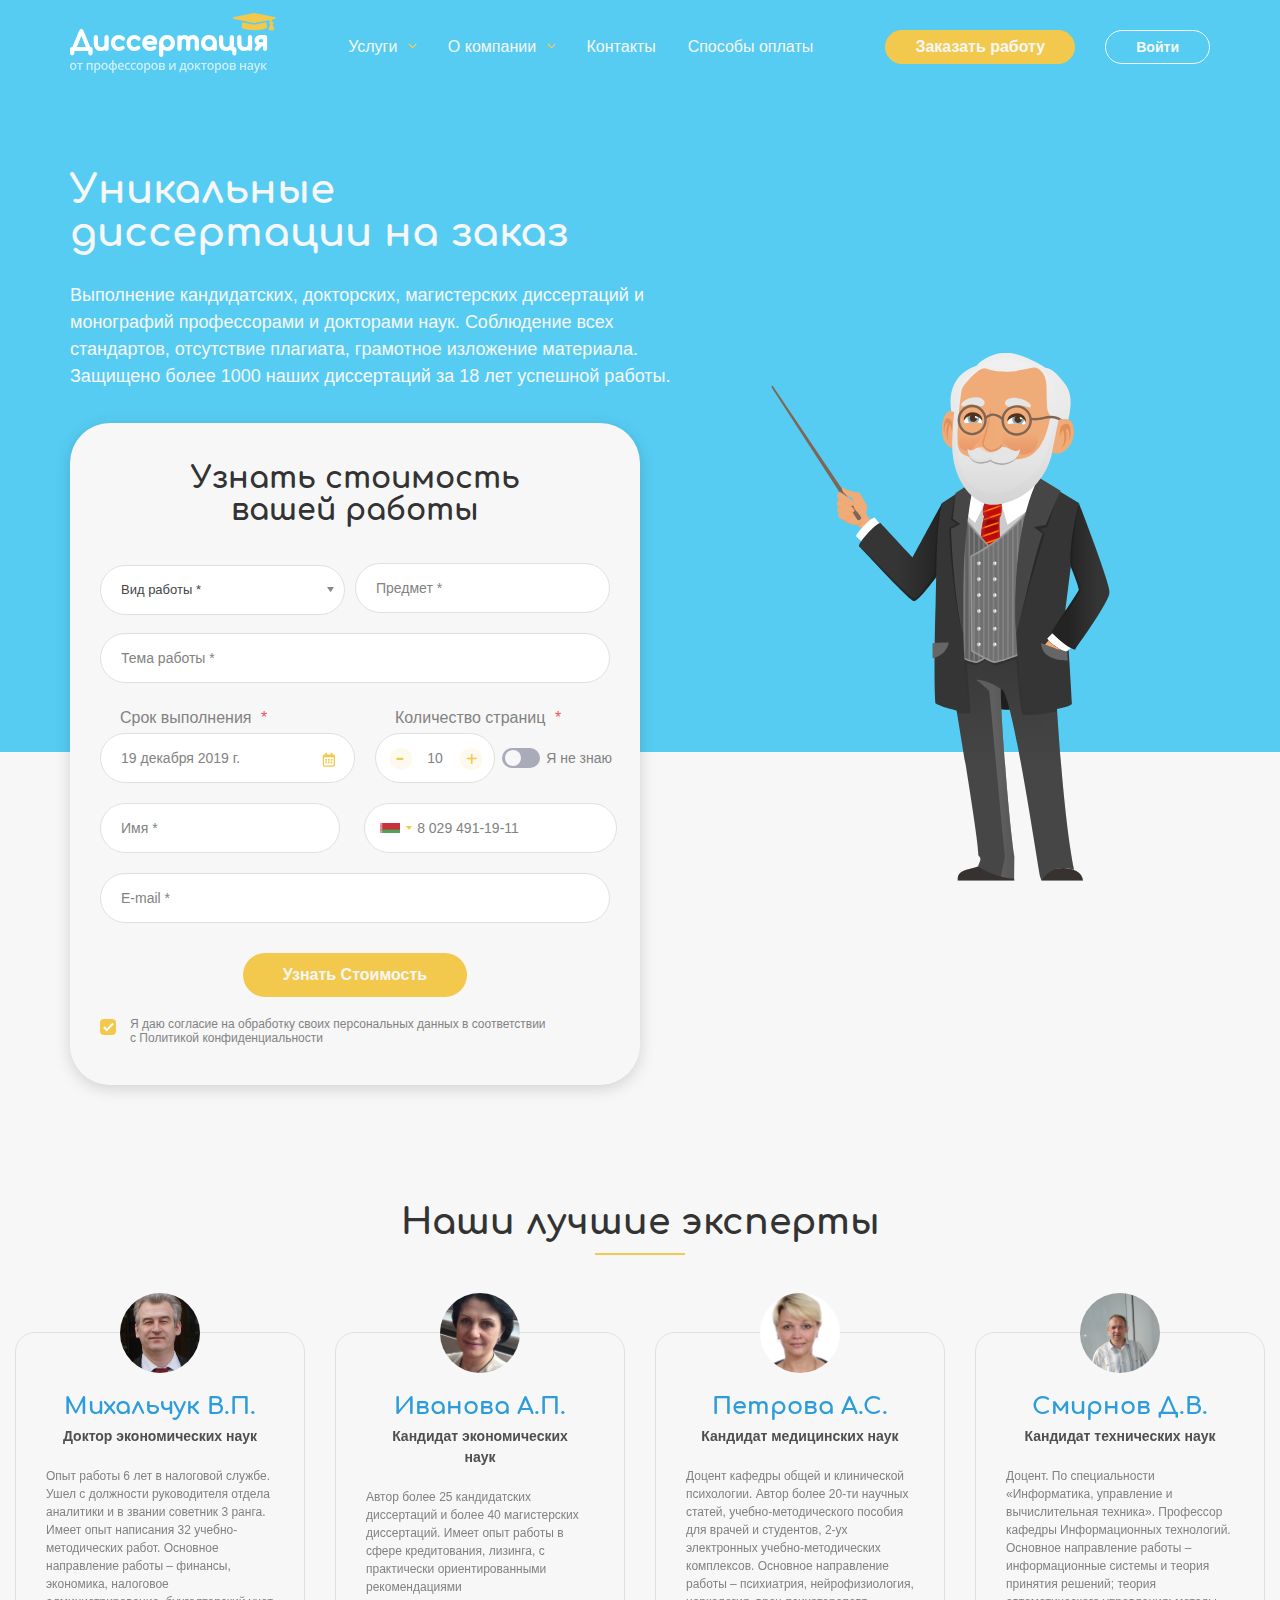
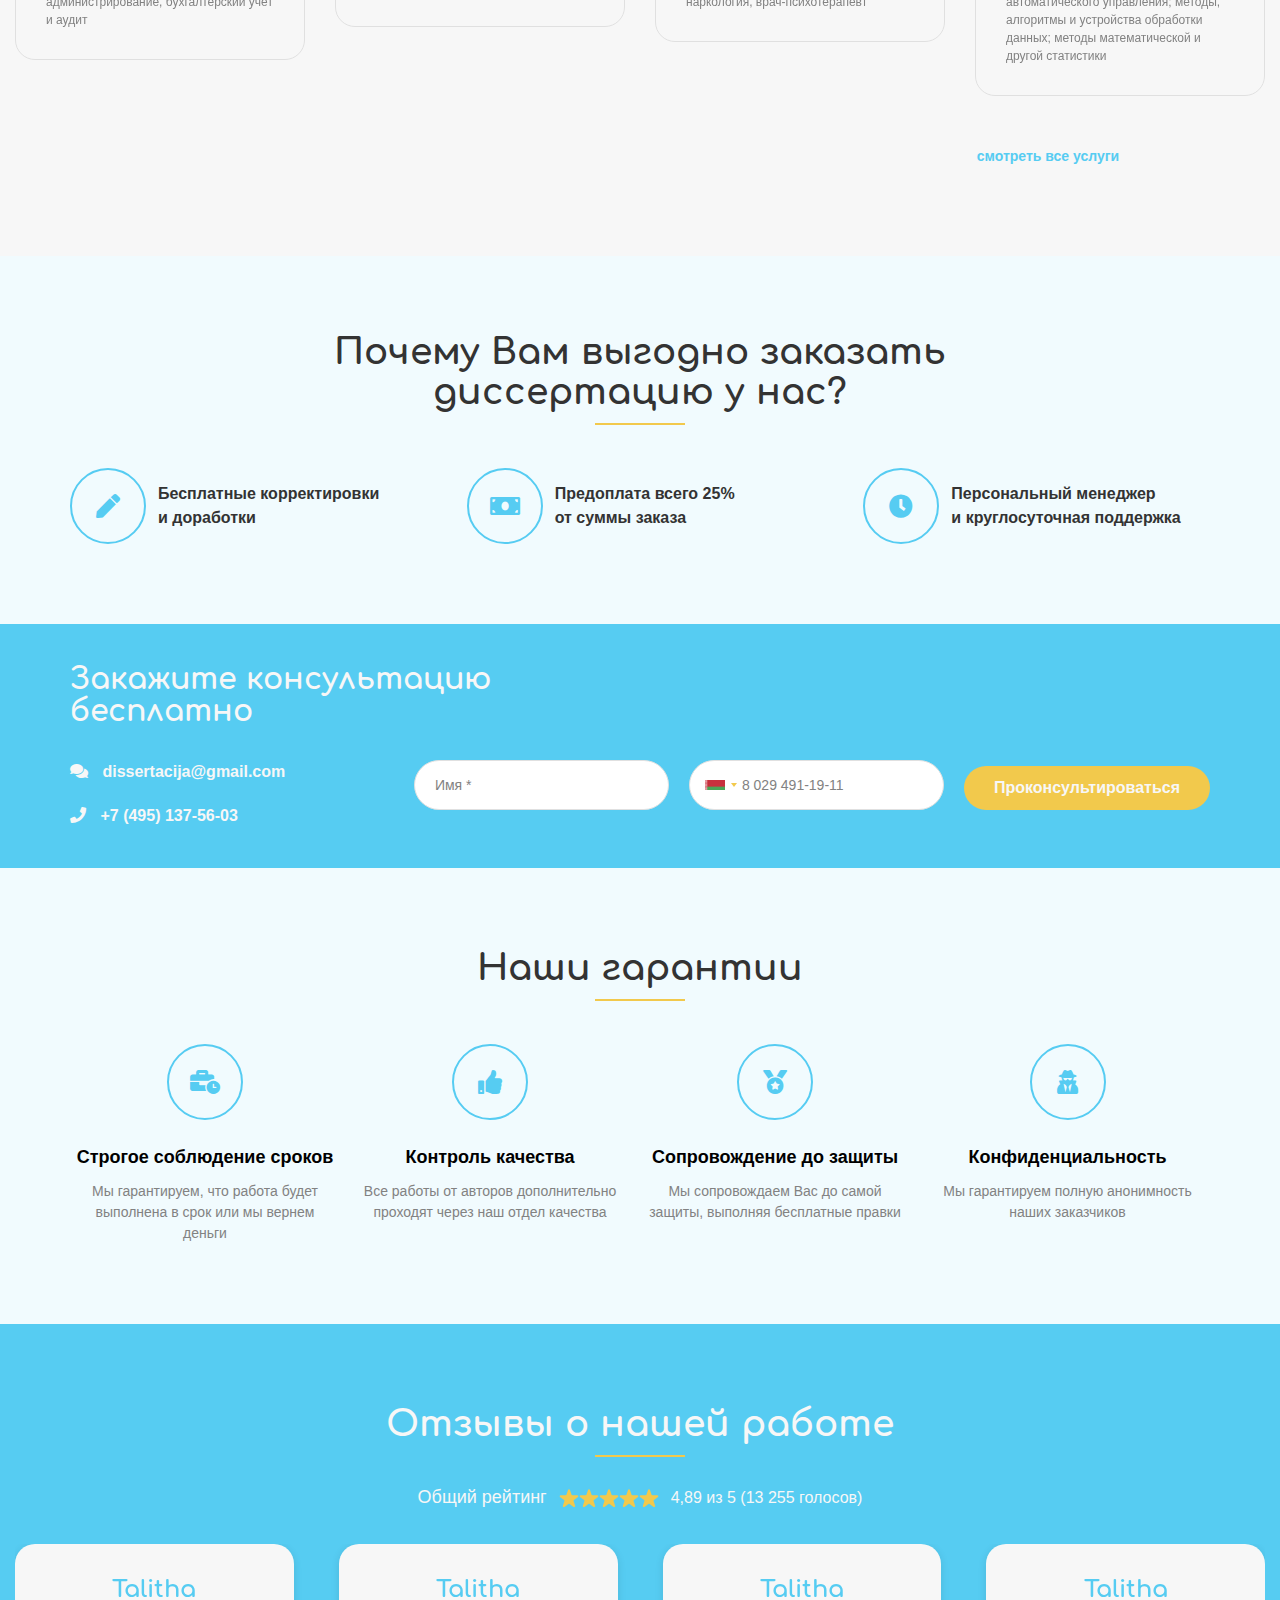
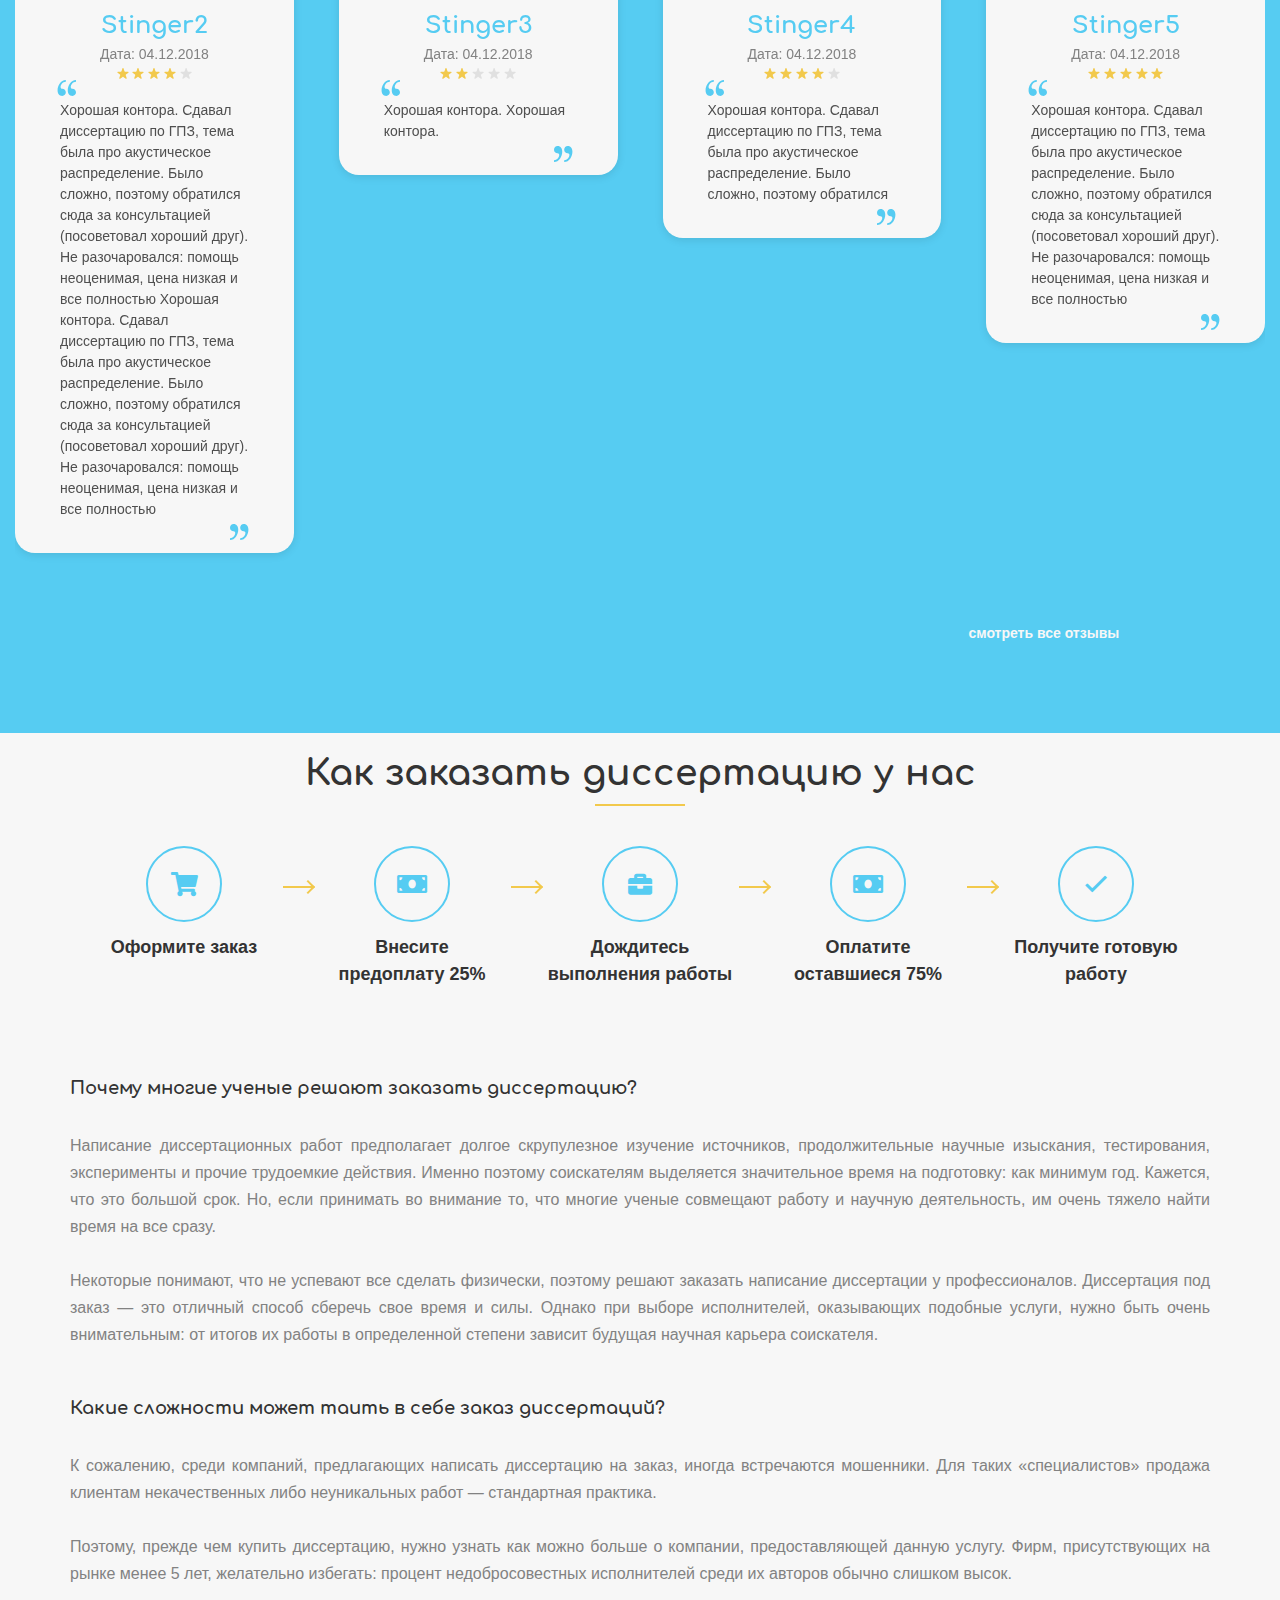
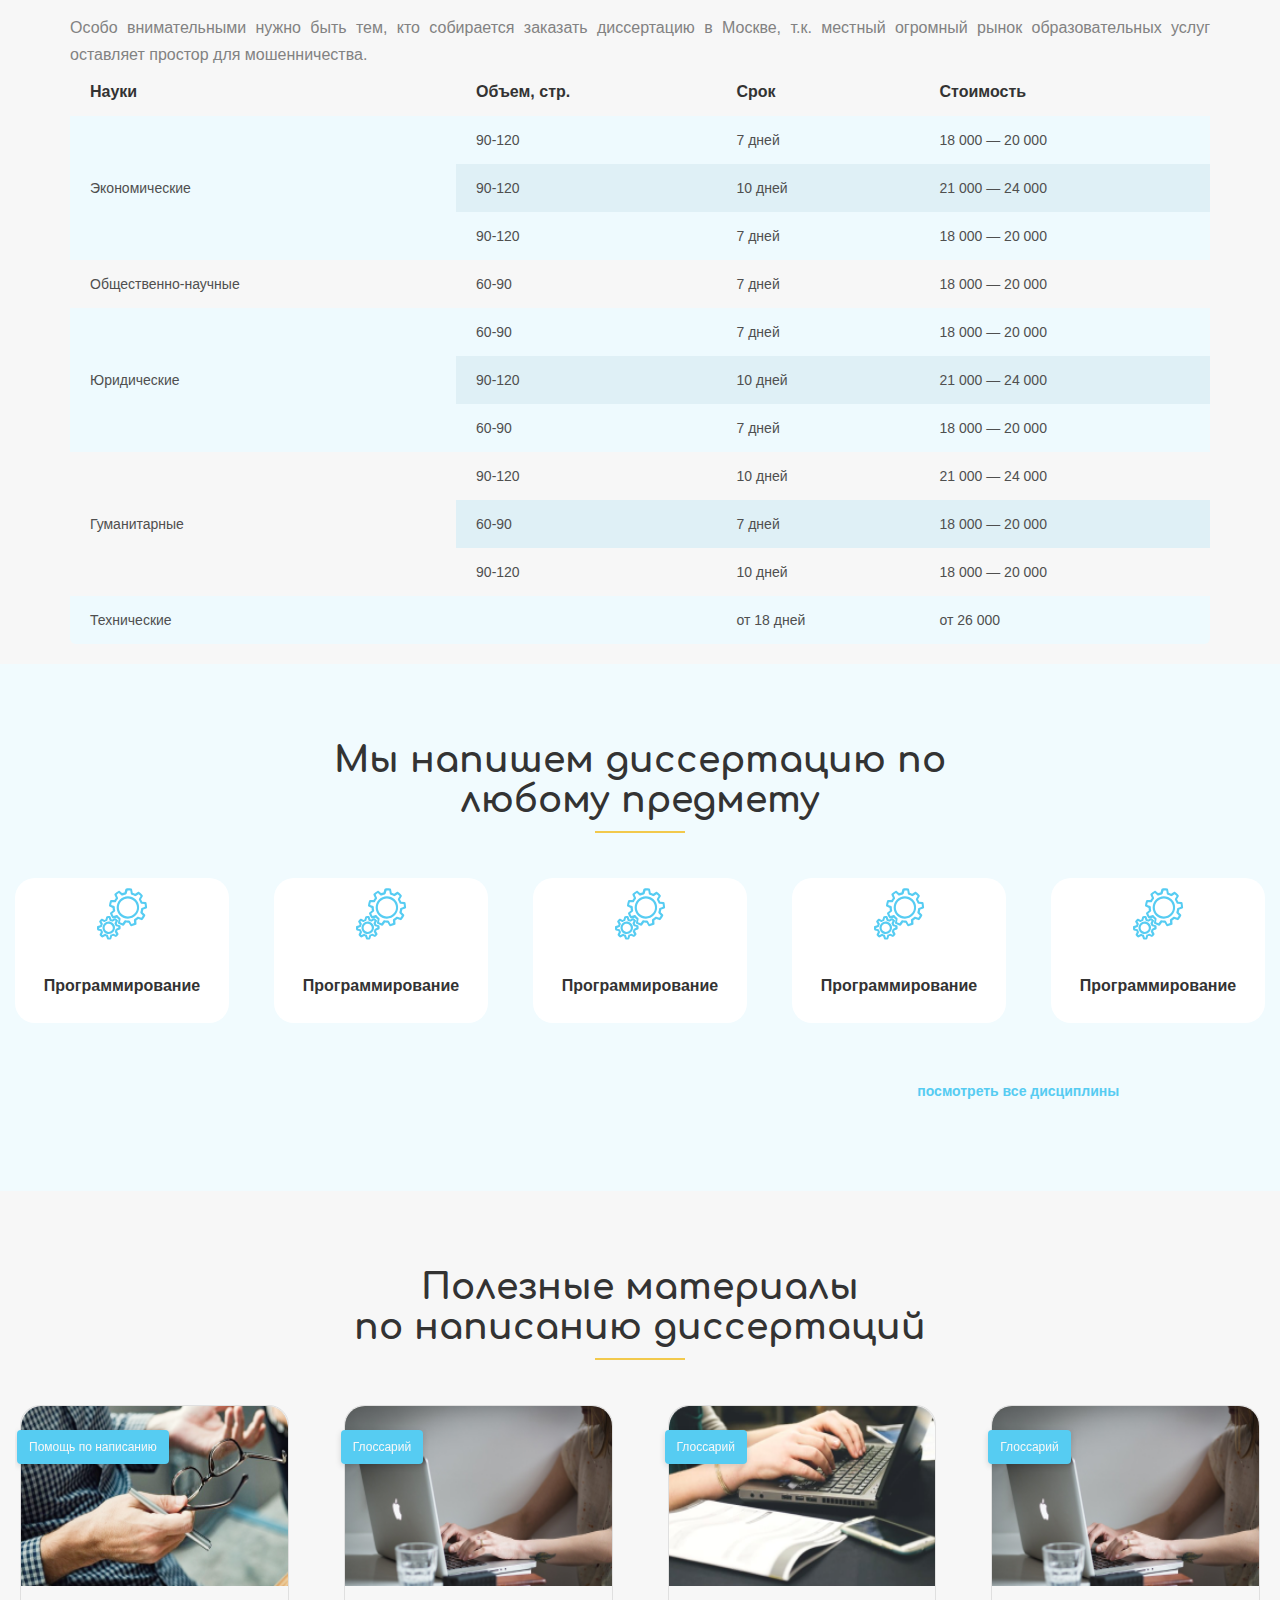
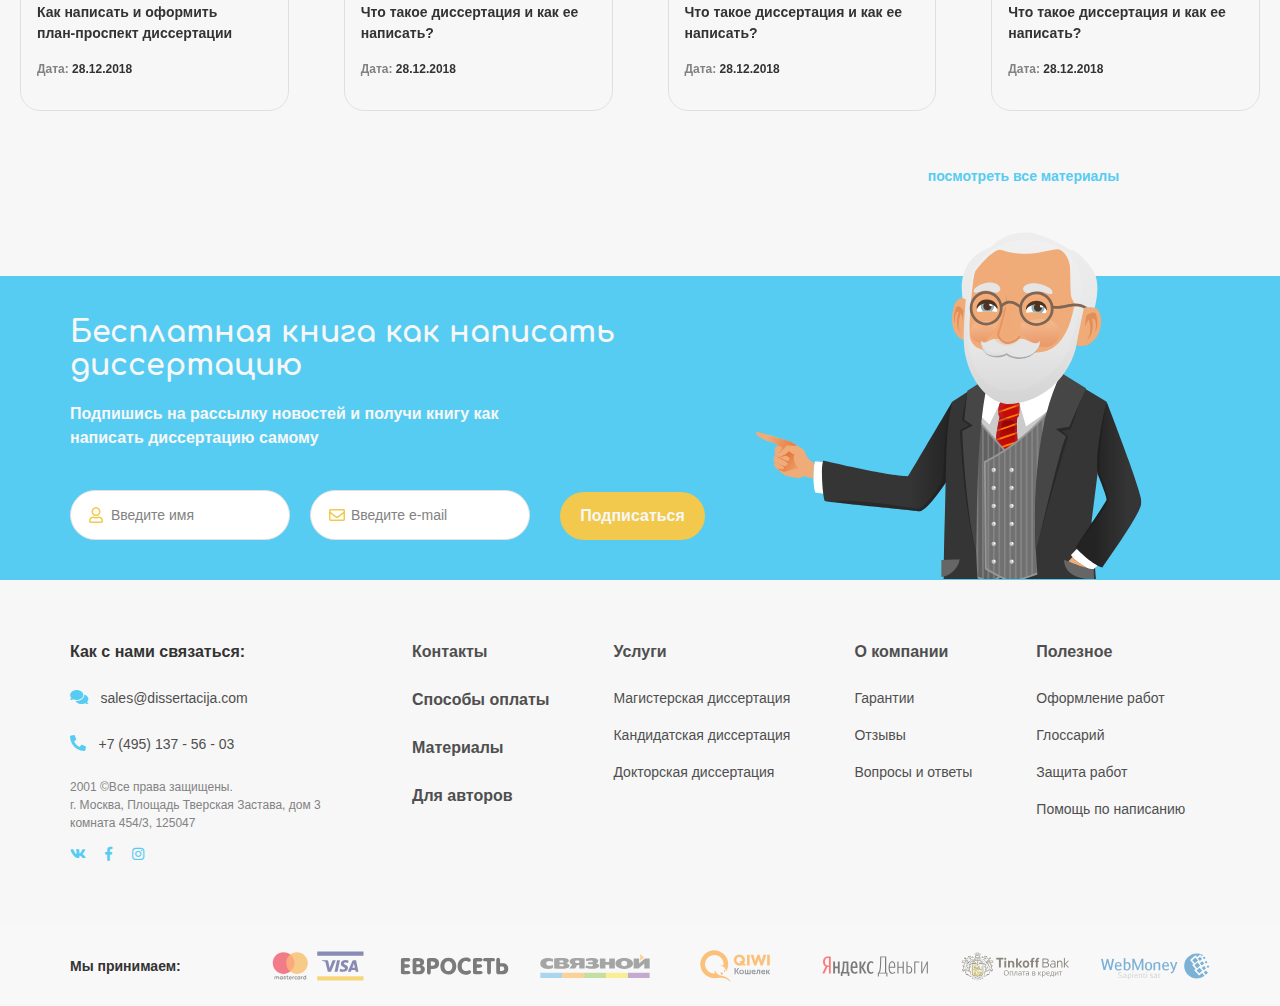
==== index.html @ fc868aa2 "123" ====
﻿<!DOCTYPE html>
<html lang="ru">
<head>
  <meta charset="UTF-8">
  <meta name="viewport" content="width=device-width, initial-scale=1.0">
  <meta http-equiv="X-UA-Compatible" content="ie=edge">
  <title>Диссертации на заказ в Москве. Заказать написание диссертаций срочно</title>
  <link rel="stylesheet" href="fontawesome-all.min.6da9b492.css">
  <link rel="stylesheet" href="chosen.2f93dc6c.css">
  <link rel="stylesheet" href="custom.59417457.css">
  
</head>
<body class="body__otherpage"></body></html>
<div class="topline">
  <div class="wrapper wrap">
    <nav class="navheader">
      <a href="/index.html" class="navheader__logo">
        <img src="logo.f1d8a4c6.svg" alt="dissertacija">
      </a>
      <ul class="navheader__list">
        <li class="dropdown"><span href="#" class="navheader__link dropdown__btn dropdown__btns">Услуги <i class="dropdown__icon icon__down fal fa-angle-down"></i></span>
          <div class="dropdown__content">
            <a href="/usluga.html" class="dropdown__link">Магистерская диссертация</a>
            <a href="#" class="dropdown__link">Кандидатская диссертация</a>
            <a href="#" class="dropdown__link">Докторская диссертация</a>
            <a href="/servises.html" class="dropdown__link">Все услуги</a>
          </div>
        </li>
        <li class="dropdown__about">
          <a href="/about.html" class="navheader__link dropdown__btn">О компании <i class="dropdown__icon dropdown__icon-n icon__down fal fa-angle-down"></i></a>
          <div class="dropdown__comp">
            <a href="#" class="dropdown__link">Гарантии</a>
            <a href="#" class="dropdown__link">Отзывы</a>
            <a href="#" class="dropdown__link">Полезное</a>
          </div>
        </li>
        <li><a href="/contacts.html" class="navheader__link">Контакты</a></li>
        <li><a href="/payments.html" class="navheader__link">Способы оплаты</a></li>
      </ul>
      <div class="navheader__buttons">
        <button type="button" class="button button_primary navheader__buttons_order">Заказать&nbsp;работу</button>
        <button type="button" class="button button_secondary navheader__buttons_enter">Войти</button>
      </div>
      <div class="nav-toggle">
        <span class="line"></span>
        <span class="line"></span>
        <span class="line"></span>
      </div>
    </nav>
  </div>
  <div class="progress"></div>
</div>
<header class="header">
  <div class="wrapper wrap">
    <div class="header__wrap">
      <h1 class="header__title">Уникальные <br>диссертации на&nbsp;заказ</h1>
      <div class="header__desc">Выполнение кандидатских, докторских, магистерских диссертаций и монографий профессорами и докторами наук. Соблюдение всех стандартов, отсутствие плагиата, грамотное изложение материала. Защищено более 1000 наших диссертаций за 18 лет успешной работы.</div>
      <div class="header__desc header__desctab">Выполнение кандидатских, докторских, магистерских диссертаций и монографий профессорами и докторами наук. Соблюдение всех стандартов, отсутствие плагиата, грамотное изложение материала.</div>
      <div class="header__desc header__descmobile">Выполнение кандидатских, докторских, магистерских диссертаций и монографий профессорами и докторами наук. </div>
      <div class="header__form">
        <form id="mainform" name="orderForm" class="headerform" action="#" method="post">
          <div class="header__form-title">Узнать стоимость вашей работы</div>
          <fieldset class="fieldset__wrap">
            <div class="wrap__flex_sb wrap__flex_sb-after">

                <select id="mainform__select2" data-placeholder=" Вид работы *" class="headerform__selectwork input__text input__gray input__hover">
                    <option value="" disabled="" selected="">Вид работы *</option>
                    <option value="Дипломная работа">Дипломная работа1</option>
                    <option value="Курсовая работа">Курсовая работа</option>
                    <option value="Контрольная работа">Контрольная работа</option>
                    <option value="Реферат">Реферат</option>
                    <option value="Отчет по практике">Отчет по практике</option>
                    <option value="Эссе">Эссе</option>
                    <option value="Бизнес-план">Бизнес-план</option>
                    <option value="Вычитка">Вычитка</option>
                  </select>
              <input id="mainform__work2" type="text" class="headerform__work input__text input__gray input__hover" placeholder="Предмет *" required="">
            </div>
            <input id="mainform__theme" type="text" class="headerform__theme input__text input__gray input__hover" placeholder="Тема работы *" required="">
          </fieldset>
          <fieldset class="fieldset__wrap">
            <div class="wrap__flex_sb">

              <div class="mainform__temsFixed">
                <label for="mainform__tems">Срок выполнения <span class="required-mark">*</span></label>
                <input id="datepicker2" maxlength="10" type="text" class="input__text input__gray input__hover input_datepick" placeholder="19 декабря 2019 г." required="" autocomplete="off">
              </div>
              <div class="mainform__reletive">
                  <label for="mainform__numberPage-form">Количество страниц <span class="required-mark">*</span></label>
                  <input id="mainform__numberPage-form" type="text" onkeyup="this.value=parseInt(this.value) | 0" maxlength="3" class="input__text input__gray input__hover input__pages-form" placeholder="10" required="" autocomplete="off">
                  <button class="mainform__btn-form mainform__btn-form-minus" onclick="event.preventDefault()"></button>
                  <button class="mainform__btn-form mainform__btn-form-plus" onclick="event.preventDefault()"></button>
                  <div class="mainform__btnBlock-form">
                      <input class="mainform__btnBlock-form-checkbox" type="checkbox" id="quantity-pages-form">
                      <label for="quantity-pages-form">Я не знаю</label>
                  </div>
              </div>
        </div></fieldset>
          <fieldset class="fieldset__wrap">
              <input id="mainform_name" type="text" class="headerform__name headerform__namefix input__text input__gray input__hover" placeholder="Имя *" required="">
              <input type="tel" id="select__flags_main" maxlength="25" class="headerform__tel input__text input__gray input__hover intl-tel-input" name="flags">
              <span id="valid-msg" class="hide"></span>
              <span id="error-msg" class="hide"></span>
            <div class="wrap__flex_sb">
              <input id="mainform__email" type="email" class="headerform__email input__text input__gray input__hover" placeholder="E-mail *" required="">
            </div>
          </fieldset>
          <input id="mainform__btn_submit" class="button button_primary headerform__btn" type="submit" value="Узнать Стоимость">
          <label class="authorform__checkbox">Я даю согласие на обработку своих персональных данных в соответствии с&nbsp;<a href="#" target="_blank">Политикой конфиденциальности</a>
            <input id="mainform__btn-checkbox" type="checkbox" checked="checked" name="terms" required="">
            <span></span>
          </label>
        </form>
      </div>
      <input id="mainform__btn_submitmobile" class="button button_primary headerform__btn headerform__btn_mobile navheader__buttons_order" type="submit" value="Заказать работу">
    </div>
    
  </div>
</header>
  <section id="our_authors" class="authors">
      <div class="wrapper">
        <h2 class="h2title authors__title">Наши лучшие эксперты</h2>
          <div id="typework_slider2" class="owl-carousel authors__slider" data-slider="typework2">
            <div class="author">
              <div class="author__photo"><img src="/1.0a3d8b9c.jpg" alt="Михальчук В. П."></div>
              <div class="author__name">Михальчук В.П.</div>
              <div class="author__prof">Доктор экономических наук</div>
              <div class="author__desc">Опыт работы 6 лет в налоговой службе. Ушел с должности руководителя отдела аналитики и в звании советник 3 ранга. Имеет опыт написания 32 учебно-методических работ. Основное направление работы – финансы, экономика, налоговое администрирование, бухгалтерский учет и аудит</div>
            </div>
            <div class="author">
              <div class="author__photo"><img src="/2.95643d66.jpg" alt="Иванов  А.П."></div>
              <div class="author__name">Ивановa  А.П.</div>
              <div class="author__prof">Кандидат экономических наук</div>
              <div class="author__desc">Автор более 25 кандидатских диссертаций и более 40 магистерских диссертаций.  Имеет опыт работы в сфере кредитования, лизинга, с практически ориентированными рекомендациями</div>
            </div>
            <div class="author">
              <div class="author__photo"><img src="/3.18c389ef.jpg" alt="Петров В. П."></div>
              <div class="author__name">Петровa А.С.</div>
              <div class="author__prof">Кандидат медицинских наук</div>
              <div class="author__desc">Доцент кафедры общей и клинической психологии. Автор более 20-ти научных статей, учебно-методического пособия для врачей и студентов, 2-ух электронных учебно-методических комплексов. Основное направление работы – психиатрия, нейрофизиология, наркология, врач-психотерапевт</div>
            </div>
            <div class="author">
              <div class="author__photo"><img src="/4.143f7784.jpg" alt="Смирнов В. П."></div>
              <div class="author__name">Смирнов Д.В.</div>
              <div class="author__prof">Кандидат технических наук</div>
              <div class="author__desc">Доцент. По специальности «Информатика, управление и вычислительная техника». Профессор кафедры Информационных технологий. Основное направление работы – информационные системы и теория принятия решений; теория автоматического управления; методы, алгоритмы и устройства обработки данных; методы математической и другой статистики</div>
            </div>
            <div class="author">
              <div class="author__photo"><img src="/5.8a4d99d0.jpg" alt="Попов В. П."></div>
              <div class="author__name">Попов П.П.</div>
              <div class="author__prof">Кандидат педагогических наук</div>
              <div class="author__desc">Доцент кафедры информационных технологий. Основное направление работы – методика преподавания физико-математических дисциплин; высшая математика; математические методы в лингвистике; эконометрика и экономико-математические методы и модели</div>
            </div>
            <div class="author">
              <div class="author__photo"><img src="/6.1ccea91c.jpg" alt="Морозов В. П."></div>
              <div class="author__name">Морозов С.С.</div>
              <div class="author__prof">Кандидат биологических наук</div>
              <div class="author__desc">Доцент кафедры Экологии. Стаж научно-педагогической работы – 14 лет. Стаж научной работы – более 25 лет. Основное направление работы – биология и медицинская биология; проблемы биомедицинской этики; проблемы общественного здравоохранения; </div>
            </div>
            <div class="author">
                <div class="author__photo"><img src="/7.0cc7bd7e.jpg" alt="Соловьев В. П."></div>
                <div class="author__name">Соловьев П.Г.</div>
                <div class="author__prof">Кандидат биологических наук</div>
                <div class="author__desc">Доцент кафедры экологии. Автор более 60 научных работ. Основное направление работы – формирование экологической культуры; физиология и экология растений и человека; информационная и экологическая безопасность; безопасность жизнедеятельности человека</div>
              </div>
              <div class="author">
                <div class="author__photo"><img src="/8.64a3b6e7.jpg" alt="Богданов  А.П."></div>
                <div class="author__name">Богданов  С.Ф.</div>
                <div class="author__prof">Кандидат географических наук</div>
                <div class="author__desc">Доцент. Автор более 140 научных и учебно-методических работ, в том числе 4 монографии и 10 учебно-методических пособий.  Основное направление работы – географические информационные системы (ГИС); физическая география; геоморфология; геология; почвоведение и земельные ресурсы</div>
              </div>
              <div class="author">
                <div class="author__photo"><img src="/9.deff0071.jpg" alt="Баранов В. П."></div>
                <div class="author__name">Баранов А.С.</div>
                <div class="author__prof">Кандидат педагогических наук</div>
                <div class="author__desc">Основное направление работы – методика обучения иностранным языкам; дискурсный подход в обучении иностранным языкам; обучение письменному иноязычному дискурсу студентов-журналистов</div>
              </div>
              <div class="author">
                <div class="author__photo"><img src="/10.bf952fb3.jpg" alt="Тарасов В. П."></div>
                <div class="author__name">Тарасова Д.В.</div>
                <div class="author__prof">Доктор исторических наук</div>
                <div class="author__desc">Профессор. Автор более 145 научных работ. Осуществляет научное руководство магистерскими и кандидатскими диссертациями, подготовил 9 кандидатов наук и свыше 40 магистров исторических наук. Основное направление работ – историография, источники и методы исследования; экономическая история; социальная история; история Росси и зарубежных стран</div>
              </div>
              <div class="author">
                <div class="author__photo"><img src="/11.1cb73f74.jpg" alt="Куликов В. П."></div>
                <div class="author__name">Куликова Е.К.</div>
                <div class="author__prof">Кандидат экономических наук</div>
                <div class="author__desc">Доцент кафедры аналитической экономики и эконометрики. Автор более 80 научных трудов. Основное направление работ – экономический рост, конкурентоспособность стран, внешнеэкономическая деятельность, экономическая деятельность таможенных органов</div>
              </div>
              <div class="author">
                <div class="author__photo"><img src="/12.7557fe24.jpg" alt="Гусев В. П."></div>
                <div class="author__name">Гусев А.А.</div>
                <div class="author__prof">Кандидат юридических наук</div>
                <div class="author__desc">Доцент кафедры государственного управления. Автор более 50 научных работ. Основное направление работы – административное право, лицензирование в механизме правового регулирования</div>
              </div>
              <div class="author">
                  <div class="author__photo"><img src="/21.0679dc8d.jpg" alt="Соболевская И.В."></div>
                  <div class="author__name">Соболевская И.В.</div>
                  <div class="author__prof">Доктор юридических наук</div>
                  <div class="author__desc">Профессор кафедры Экологического и аграрного права. Автор более 100 научных работ в области управления и охраны окружающей среды, правового моделирования. Подготовил 4-ех докторов юридических наук и 6 кандидатов наук. Основное направление работы – экологическое право, международно-правовая охрана окружающей среды и права человека, основы юридической практики</div>
                </div>
                <div class="author">
                  <div class="author__photo"><img src="/14.3a118a33.jpg" alt="Захаров  А.П."></div>
                  <div class="author__name">Захаров  С.П.</div>
                  <div class="author__prof">Кандидат юридических наук</div>
                  <div class="author__desc">Опубликовано свыше 40 научных трудов. Основное направление работы – уголовно-исполнительное право, преступления против конституционных прав и свобод человека, криминология, уголовно-правовая политика и проблемы реализации мер уголовной ответственности</div>
                </div>
                <div class="author">
                  <div class="author__photo"><img src="/15.7ff16b10.jpg" alt="Блинов В. П."></div>
                  <div class="author__name">Блинов Д.Д.</div>
                  <div class="author__prof">Доктор химических наук</div>
                  <div class="author__desc">Профессор. Автор 6 учебных пособий и 4 электронных учебников, более 60 научных публикаций. Основное направление работы – химия, неорганическая химия, супрамолекулярная химия, химия молекулярно-организованных систем, прикладная фотохимия, химия наноструктурированных систем</div>
                </div>
                <div class="author">
                  <div class="author__photo"><img src="/13.d46e9236.jpg" alt="Андреева В.П."></div>
                  <div class="author__name">Андреева В.П.</div>
                  <div class="author__prof">Кандидат химических наук</div>
                  <div class="author__desc">Профессор кафедры физической химии. Автор более 50 научных работ. Основное направление работы – высокомолекулярные соединения, коллоидная химия, ядерная инженерия и радиологическая защита</div>
                </div>
                <div class="author">
                  <div class="author__photo"><img src="/22.f53663e3.jpg" alt="Шишлов А.С."></div>
                  <div class="author__name">Шишлов А.С.</div>
                  <div class="author__prof">Кандидат физико-математических наук</div>
                  <div class="author__desc">Основное направление работы – радиофизика, материалы электронной техники, лазерные технологии, микро- и наноэлектроника, компьютерные технологии</div>
                </div>
                <div class="author">
                  <div class="author__photo"><img src="/17.7d58c3cd.jpg" alt="Лукин В. П."></div>
                  <div class="author__name">Лукин Н.М.</div>
                  <div class="author__prof">Кандидат психологических наук</div>
                  <div class="author__desc">Автор более 120 научных работ. Основное направление работы – психология личности, психологические аспекты маркетинга, социальное восприятие и социальное познание, практическая психология в бизнесе</div>
                </div>
                <div class="author">
                    <div class="author__photo"><img src="/19.3aedb2ab.jpg" alt="Наумов В. П."></div>
                    <div class="author__name">Наумов Г.Г.</div>
                    <div class="author__prof">Доктор физико-математических наук</div>
                    <div class="author__desc">Автор более 180 научных публикаций, среди которых имеются 4 монографии, 65 статей, 2 авторских свидетельств на изобретение и 1 патент. Основное направление работы – спектрально-структурный анализ металлокомплексов, системы контроля функциональных свойств закалочных сред, метрология и стандартизация</div>
                  </div>
                  <div class="author">
                    <div class="author__photo"><img src="/23.1e84847e.jpg" alt="Рогов  А.П."></div>
                    <div class="author__name">Сухоцкая И.Ф.</div>
                    <div class="author__prof">Доктор философских наук</div>
                    <div class="author__desc">Автор более 240 научных работ, многие из которых опубликованы в России, Украине, Германии, Болгарии, Польше и в других странах. Подготовил 3 доктора и более 20 кандидатов философских наук. Основное направление работы – философия и методология науки, теория диалектики, основы современной эпистемологии, теория познания, экология и культура</div>
                  </div>
          </div>
        <a href="/servises.html" class="link__all">смотреть все услуги</a>
      </div>
    </section>
<section id="our_reasons" class="reasons">
    <div class="wrapper wrap">
      <h2 class="h2title reasons__title">Почему Вам выгодно заказать диссертацию&nbsp;у&nbsp;нас?</h2>
      <div class="reasons__list">
        <div class="reason rework">
          <i class="reason__ico fas fa-pen"></i>
          <span class="reason__text">Бесплатные корректировки и&nbsp;доработки</span>
        </div>
        <div class="reason prepay">
          <i class="reason__ico fas fa-money-bill"></i>
          <span class="reason__text">Предоплата всего 25% от&nbsp;суммы заказа</span>
        </div>
        <div class="reason personal">
          <i class="reason__ico fas fa-clock"></i>
          <span class="reason__text">Персональный менеджер и&nbsp;круглосуточная поддержка</span>
        </div>
      </div>
    </div>
  </section>
<section id="order_advice" class="consultation">
    <div class="wrapper wrap">
      <h2 class="h2title consultation__title">Закажите консультацию бесплатно</h2>
      <div class="consultation__wrap">
        <div class="consultation__contacts">
          <p class="consultation__email">
            <i class="fas fa-comments"></i>
            <a href="mailto:dissertacija@gmail.com">dissertacija@gmail.com</a>
          </p>
          <p class="consultation__tel">
            <i class="fas fa-phone"></i>
            <a href="tel:+74951375603">+7 (495) 137-56-03</a>
          </p>
        </div>
        <div class="consultation__form">
          <form action="#" method="post" name="orderAdvice">
            <fieldset class="fieldset__wrap">
              <!-- <label for="consultation__name">Имя1 <span class="required-mark">*</span></label> -->
              <input id="consultation__name" type="text" class="consultation__formname input__text input__gray input__hover input__hoveryellow" placeholder="Имя *" required="">
            </fieldset>
            <fieldset class="fieldset__wrap">
              <!-- <label for="consultation__tel">Телефон <span class="required-mark">*</span></label> -->
                <input id="consultation__tel" class="consultation__formtel input__text input__gray input__hover input__hoveryellow intl-tel-input" type="tel" maxlength="25" name="flags" required="">
                  <span id="valid-msg" class="hide"></span>
                  <span id="error-msg" class="hide"></span> 
            </fieldset>
            <input id="consultation__submit" class="button button_primary consultation__formbtn" type="submit" value="Проконсультироваться">
          </form>
        </div>
      </div>
    </div>
  </section>
<!-- <include src="components/typeswork.html"></include> -->
<section id="our_warranty" class="warranties">
    <div class="wrapper wrap">
      <h2 class="h2title warranties__title">Наши гарантии</h2>
      <div class="reasons__list warranties__list">
        <div class="reason warranty warr_term">
          <i class="reason__ico warranty__ico fas fa-business-time"></i>
          <span class="warranty__text">Строгое соблюдение сроков</span>
          <span class="warranty__desc">Мы гарантируем, что работа будет выполнена в срок или мы вернем деньги</span>
        </div>
        <div class="reason warranty warr_quality">
          <i class="reason__ico warranty__ico fas fa-thumbs-up"></i>
          <span class="warranty__text">Контроль качества</span>
          <span class="warranty__desc">Все работы от авторов дополнительно проходят через наш отдел качества</span>
        </div>
        <div class="reason warranty warr_escort">
          <i class="reason__ico warranty__ico fas fa-medal"></i>
          <span class="warranty__text">Сопровождение до защиты</span>
          <span class="warranty__desc">Мы сопровождаем Вас до самой защиты, выполняя бесплатные правки</span>
        </div>
        <div class="reason warranty warr_privacy">
          <i class="reason__ico warranty__ico fas fa-user-secret"></i>
          <span class="warranty__text">Конфиденциальность</span>
          <span class="warranty__desc">Мы гарантируем полную анонимность наших заказчиков</span>
        </div>
      </div>
    </div>
  </section>
<section id="reviews" class="reviews">
    <div class="wrapper">
      <h2 class="h2title reviews__title">Отзывы о нашей работе</h2>
      <div class="reviews__rating">
        Общий рейтинг <i class="star"></i> <span class="rating__mark">4,89 из 5
          (13 255 голосов)</span>
      </div>
        <div id="reviews__list" class="owl-carousel owl-theme reviews__slider" data-slider="reviews">
          <div class="review">
              <p class="review__name">Talitha Stinger2</p>
              <p class="review__date">Дата: 04.12.2018</p>
              <div class="review__mark">
                  <div class="review-card__rating">
                      <span class="icon-star icon-star-1"></span>
                      <span class="icon-star icon-star-1"></span>
                      <span class="icon-star icon-star-1"></span>
                      <span class="icon-star icon-star-1"></span>
                      <span class="icon-star icon-star-0"></span>
                    </div>
              </div>
              <div class="review__text">
                Хорошая контора. Сдавал диссертацию по ГПЗ, тема была про акустическое распределение. Было сложно, поэтому
                обратился сюда за консультацией (посоветовал хороший друг). Не разочаровался: помощь неоценимая, цена
                низкая
                и все полностью                Хорошая контора. Сдавал диссертацию по ГПЗ, тема была про акустическое распределение. Было сложно, поэтому
                обратился сюда за консультацией (посоветовал хороший друг). Не разочаровался: помощь неоценимая, цена
                низкая
                и все полностью
              </div>
              
          </div>
          <div class="review">
              <p class="review__name">Talitha Stinger3</p>
              <p class="review__date">Дата: 04.12.2018</p>
              <div class="review__mark">
                
                  <div class="review-card__rating">
                      <span class="icon-star icon-star-1"></span>
                      <span class="icon-star icon-star-1"></span>
                      <span class="icon-star icon-star-0"></span>
                      <span class="icon-star icon-star-0"></span>
                      <span class="icon-star icon-star-0"></span>
                    </div>
              </div>
              <div class="review__text">
                Хорошая контора. Хорошая контора. 
              </div>
              
          </div>
          <div class="review">
              <p class="review__name">Talitha Stinger4</p>
              <p class="review__date">Дата: 04.12.2018</p>
              <div class="review__mark">
                
                  <div class="review-card__rating">
                      <span class="icon-star icon-star-1"></span>
                      <span class="icon-star icon-star-1"></span>
                      <span class="icon-star icon-star-1"></span>
                      <span class="icon-star icon-star-1"></span>
                      <span class="icon-star icon-star-0"></span>
                    </div>
              </div>
              <div class="review__text">
                Хорошая контора. Сдавал диссертацию по ГПЗ, тема была про акустическое распределение. Было сложно, поэтому
                обратился 
              </div>
              
          </div>
          <div class="review">
              <p class="review__name">Talitha Stinger5</p>
              <p class="review__date">Дата: 04.12.2018</p>
              <div class="review__mark">
                  <div class="review-card__rating">
                      <span class="icon-star icon-star-1"></span>
                      <span class="icon-star icon-star-1"></span>
                      <span class="icon-star icon-star-1"></span>
                      <span class="icon-star icon-star-1"></span>
                      <span class="icon-star icon-star-1"></span>
                    </div>

              </div>
              <div class="review__text">
                Хорошая контора. Сдавал диссертацию по ГПЗ, тема была про акустическое распределение. Было сложно, поэтому
                обратился сюда за консультацией (посоветовал хороший друг). Не разочаровался: помощь неоценимая, цена
                низкая
                и все полностью
              </div>
          </div>
          <div class="review">
            <p class="review__name">Talitha Stinger6</p>
            <p class="review__date">Дата: 04.12.2018</p>
            <div class="review__mark">
                <div class="review-card__rating">
                    <span class="icon-star icon-star-1"></span>
                    <span class="icon-star icon-star-1"></span>
                    <span class="icon-star icon-star-1"></span>
                    <span class="icon-star icon-star-1"></span>
                    <span class="icon-star icon-star-1"></span>
                  </div>
            </div>
            <div class="review__text">
              Хорошая контора. Сдавал диссертацию по ГПЗ, тема была про акустическое распределение. Было сложно, поэтому
              обратился сюда за консультацией (посоветовал хороший друг). Не разочаровался: помощь неоценимая, цена
              низкая
              и все полностью                Хорошая контора. Сдавал диссертацию по ГПЗ, тема была про акустическое распределение. Было сложно, поэтому
              обратился сюда за консультацией (посоветовал хороший друг). Не разочаровался: помощь неоценимая, цена
              низкая
              и все полностью
            </div>
            
        </div>
        <div class="review">
            <p class="review__name">Talitha Stinger7</p>
            <p class="review__date">Дата: 04.12.2018</p>
            <div class="review__mark">
              
                <div class="review-card__rating">
                    <span class="icon-star icon-star-1"></span>
                    <span class="icon-star icon-star-1"></span>
                    <span class="icon-star icon-star-0"></span>
                    <span class="icon-star icon-star-0"></span>
                    <span class="icon-star icon-star-0"></span>
                  </div>
            </div>
            <div class="review__text">
              Хорошая контора. Хорошая контора. 
            </div>
            
        </div>
        <div class="review">
            <p class="review__name">Talitha Stinger8</p>
            <p class="review__date">Дата: 04.12.2018</p>
            <div class="review__mark">
              
                <div class="review-card__rating">
                    <span class="icon-star icon-star-1"></span>
                    <span class="icon-star icon-star-1"></span>
                    <span class="icon-star icon-star-1"></span>
                    <span class="icon-star icon-star-1"></span>
                    <span class="icon-star icon-star-0"></span>
                  </div>
            </div>
            <div class="review__text">
              Хорошая контора. Сдавал диссертацию по ГПЗ, тема была про акустическое распределение. Было сложно, поэтому
              обратился 
            </div>
            
        </div>
        <div class="review">
            <p class="review__name">Talitha Stinger9</p>
            <p class="review__date">Дата: 04.12.2018</p>
            <div class="review__mark">
                <div class="review-card__rating">
                    <span class="icon-star icon-star-1"></span>
                    <span class="icon-star icon-star-1"></span>
                    <span class="icon-star icon-star-1"></span>
                    <span class="icon-star icon-star-1"></span>
                    <span class="icon-star icon-star-1"></span>
                  </div>

            </div>
            <div class="review__text">
              Хорошая контора. Сдавал диссертацию по ГПЗ, тема была про акустическое распределение. Было сложно, поэтому
              обратился сюда за консультацией (посоветовал хороший друг). Не разочаровался: помощь неоценимая, цена
              низкая
              и все полностью
            </div>
        </div>
        </div>
      <a href="/reviews.html" class="link__all link__all-white">смотреть все отзывы</a>
    </div>
  </section>
<section id="how__order" class="how-order">
    <div class="wrapper wrap">
      <h2 class="h2title how-order__title">Как заказать диссертацию&nbsp;у&nbsp;нас</h2>
      <div class="steps__list">
        <div class="step step_orger">
          <i class="reason__ico warranty__ico step__ico fas fa-shopping-cart"></i>
          <span class="warranty__text step__text">Оформите заказ</span>
        </div>
        <div class="step step_pre20">
          <i class="reason__ico warranty__ico step__ico fas fa-money-bill"></i>
          <span class="warranty__text step__text">Внесите предоплату&nbsp;25%</span>
        </div>
        <div class="step step_wait">
          <i class="reason__ico warranty__ico step__ico fas fa-briefcase"></i>
          <span class="warranty__text step__text">Дождитесь выполнения работы</span>
        </div>
        <div class="step step_pre80">
          <i class="reason__ico warranty__ico step__ico fas fa-money-bill"></i>
          <span class="warranty__text step__text">Оплатите оставшиеся&nbsp;75%</span>
        </div>
        <div class="step step_finish">
          <i class="reason__ico warranty__ico step__ico far fa-check"></i>
          <span class="warranty__text step__text">Получите готовую работу</span>
        </div>
      </div>
      <div class="how-order__offer">
        <div class="how-order__offer-left wysiwyg">
          <h3>Почему многие ученые решают заказать диссертацию?</h3>
          <br>
          <p>
            Написание диссертационных работ предполагает долгое скрупулезное изучение
            источников, продолжительные научные изыскания, тестирования, эксперименты и прочие трудоемкие действия.
            Именно поэтому соискателям выделяется значительное время на подготовку: как минимум год. Кажется, что это
            большой срок. Но, если принимать во внимание то, что многие ученые совмещают работу и научную деятельность,
            им очень тяжело найти время на все сразу. <br><br>
            Некоторые понимают, что не успевают все сделать физически, поэтому решают заказать написание диссертации
            у профессионалов. Диссертация под заказ — это отличный способ сберечь свое время и силы. Однако при выборе
            исполнителей, оказывающих подобные услуги, нужно быть очень внимательным: от итогов их работы в
            определенной степени зависит будущая научная карьера соискателя.
          </p>
        </div>
        <div class="how-order__offer-right wysiwyg">
          <h3>Какие сложности может таить в себе заказ диссертаций?
          </h3>
          <br>
          <p>
            К сожалению, среди компаний, предлагающих написать диссертацию на заказ, иногда
            встречаются мошенники. Для таких «специалистов» продажа клиентам некачественных либо неуникальных работ —
            стандартная практика. <br><br>
            Поэтому, прежде чем купить диссертацию, нужно узнать как можно больше о компании, предоставляющей данную
            услугу. Фирм, присутствующих на рынке менее 5 лет, желательно избегать: процент недобросовестных
            исполнителей среди их авторов обычно слишком высок. <br><br>
            Особо внимательными нужно быть тем, кто собирается заказать диссертацию в Москве, т.к. местный огромный
            рынок образовательных услуг оставляет простор для мошенничества.
          </p>
        </div>
        <div class="wysiwyg">
            <table>
              <thead>
                <tr>
                  <th>Науки</th>
                  <th>Объем, стр.</th>
                  <th>Срок</th>
                  <th>Стоимость</th>
                </tr>
              </thead>
              <tbody>
                <tr>
                  <td rowspan="3">Экономические</td>
                  <td>90-120</td>
                  <td>7 дней</td>
                  <td>18 000 — 20 000</td>
                </tr>
                <tr>
                  <td>90-120</td>
                  <td>10 дней</td>
                  <td>21 000 — 24 000</td>
                </tr>
                <tr>
                  <td>90-120</td>
                  <td>7 дней</td>
                  <td>18 000 — 20 000</td>
                </tr>
                <tr>
                  <td>Общественно-научные</td>
                  <td>60-90</td>
                  <td>7 дней</td>
                  <td>18 000 — 20 000</td>
                </tr>
                <tr>
                  <td rowspan="3">Юридические</td>
                  <td>60-90</td>
                  <td>7 дней</td>
                  <td>18 000 — 20 000</td>
                </tr>
                <tr>
                  <td>90-120</td>
                  <td>10 дней</td>
                  <td>21 000 — 24 000</td>
                </tr>
                <tr>
                  <td>60-90</td>
                  <td>7 дней</td>
                  <td>18 000 — 20 000</td>
                </tr>
                <tr>
                  <td rowspan="3">Гуманитарные</td>
                  <td>90-120</td>
                  <td>10 дней</td>
                  <td>21 000 — 24 000</td>
                </tr>
                <tr>
                  <td>60-90</td>
                  <td>7 дней</td>
                  <td>18 000 — 20 000</td>
                </tr>
                <tr>
                  <td>90-120</td>
                  <td>10 дней</td>
                  <td>18 000 — 20 000</td>
                </tr>
                <tr>
                  <td>Технические</td>
                  <td></td>
                  <td>от 18 дней</td>
                  <td>от 26 000</td>
                </tr>
              </tbody>
            </table>
          </div>
      </div>
    </div>
  </section>
<section id="select__work" class="selectwork">
    <div class="wrapper">
      <h2 class="h2title selectwork__title">Мы напишем диссертацию по любому предмету</h2>
        <div id="selectwork_list" class="owl-carousel selectwork__slider" data-slider="selectwork">
          <div class="selectwork__slider-block">
            <a href="/work-example.html" class="selectwork__item">
              <img src="/program.6c245394.svg" alt="prog" class="selectwork__img">
              <span class="selectwork__text">Программирование</span>
            </a>
          </div>

          <!-- <a href="work-example.html" class="selectwork__item sociology">
            <span class="selectwork__text">Социология</span>
          </a>
          <a href="work-example.html" class="selectwork__item managment">
            <span class="selectwork__text">Менеджмент</span>
          </a>
          <a href="work-example.html" class="selectwork__item medic">
            <span class="selectwork__text">Медицина</span>
          </a>
          <a href="work-example.html" class="selectwork__item pedagogy">
            <span class="selectwork__text">Педагогика</span>
          </a>
          <a href="work-example.html" class="selectwork__item psychology">
            <span class="selectwork__text">Психология</span>
          </a>
          <a href="work-example.html" class="selectwork__item lawyer">
            <span class="selectwork__text">Юриспруденция</span>
          </a>
          <a href="work-example.html" class="selectwork__item economic">
            <span class="selectwork__text">Экономика</span>
          </a> -->
        </div>
      <a href="/works.html" class="link__all all_select_work">посмотреть все дисциплины</a>
    </div>
  </section>
<section id="blog__articles" class="blogs">
    <div class="wrapper">
      <h2 class="h2title blogs__title">Полезные материалы по&nbsp;написанию диссертаций</h2>
        <div id="blog_list" class="owl-carousel blogs__slider" data-slider="blog">
          <a href="#" class="blog-card">
            <span class="blog-card__label">Помощь по написанию</span>
            <div class="blog-card__img"><img src="/post1.0eac8e19.png" alt="blog post 1"></div>
            <div class="blog-card__desc">
              <p class="blog-card__desc-title">Как написать и оформить план&#8209;проспект диссертации</p>
              <p class="blog-card__desc-data"><span>Дата: </span>28.12.2018</p>
            </div>
          </a>
          <a href="/blog-example.html" class="blog-card">
              <span class="blog-card__label">Глоссарий</span>
              <div class="blog-card__img"><img src="/post2.fc344d3a.png" alt="blog post 2"></div>
              <div class="blog-card__desc">
                <p class="blog-card__desc-title">Что такое диссертация и как ее написать?</p>
                <p class="blog-card__desc-data"><span>Дата: </span>28.12.2018</p>
              </div>
          </a>
          <a href="/blog-example.html" class="blog-card">
              <span class="blog-card__label">Глоссарий</span>
              <div class="blog-card__img"><img src="/post3.c7ec42d7.png" alt="blog post 3"></div>
              <div class="blog-card__desc">
                <p class="blog-card__desc-title">Что такое диссертация и как ее написать?</p>
                <p class="blog-card__desc-data"><span>Дата: </span>28.12.2018</p>
              </div>
          </a>
          <a href="/blog-example.html" class="blog-card">
              <span class="blog-card__label">Глоссарий</span>
              <div class="blog-card__img"><img src="/post2.fc344d3a.png" alt="blog post 2"></div>
              <div class="blog-card__desc">
                <p class="blog-card__desc-title">Что такое диссертация и как ее написать?</p>
                <p class="blog-card__desc-data"><span>Дата: </span>28.12.2018</p>
              </div>
          </a>
          <a href="/blog-example.html" class="blog-card">
              <span class="blog-card__label">Глоссарий</span>
              <div class="blog-card__img"><img src="/post2.fc344d3a.png" alt="blog post 2"></div>
              <div class="blog-card__desc">
                <p class="blog-card__desc-title">Что такое диссертация и как ее написать?</p>
                <p class="blog-card__desc-data"><span>Дата: </span>28.12.2018</p>
              </div>
          </a>
          <a href="/blog-example.html" class="blog-card">
              <span class="blog-card__label">Глоссарий</span>
              <div class="blog-card__img"><img src="/post2.fc344d3a.png" alt="blog post 2"></div>
              <div class="blog-card__desc">
                <p class="blog-card__desc-title">Что такое диссертация и как ее написать?</p>
                <p class="blog-card__desc-data"><span>Дата: </span>28.12.2018</p>
              </div>
          </a>
          <a href="/blog-example.html" class="blog-card">
              <span class="blog-card__label">Глоссарий</span>
              <div class="blog-card__img"><img src="/post2.fc344d3a.png" alt="blog post 2"></div>
              <div class="blog-card__desc">
                <p class="blog-card__desc-title">Что такое диссертация и как ее написать?</p>
                <p class="blog-card__desc-data"><span>Дата: </span>28.12.2018</p>
              </div>
          </a>        
        </div>
      <a href="/blogs.html" class="link__all">посмотреть все материалы</a>
    </div>
  </section>
<section id="free__book" class="freebook">
    <div class="wrapper wrap">
      <h2 class="h2title consultation__title freebook__title">Бесплатная книга как написать диссертацию</h2>
      <div class="freebook__desc">
        Подпишись на рассылку новостей и получи книгу как написать диссертацию самому
      </div>
      <div class="freebook__form">
        <form action="#" id="freebook" name="freeBook" method="post">
          <fieldset class="fieldset__wrap">
            <!-- <label for="freebook__name">Имя <span class="required-mark">*</span></label> -->
            <input type="text" id="freebook__name" class="freebook__form-name input__gray input__hover input__text input__hoveryellow" placeholder="Введите имя" required="">
          </fieldset>
          <fieldset class="fieldset__wrap">
            <!-- <label for="freebook__email">E-mail <span class="required-mark">*</span></label> -->
            <input type="email" id="freebook__email" class="freebook__form-email input__gray input__hover input__text input__hoveryellow" placeholder="Введите e-mail" required="">
          </fieldset>
          <input id="freebook_btn" type="submit" class="button button_primary mainform__btn freebook__form-btn" value="Подписаться">
        </form>
      </div>
    </div>
  </section>
<footer id="main__footer" class="footer">
    <div class="wrapper wrap">
      <div class="footer__top">
        <div class="footer__contacts">
          <span>Как с нами связаться:</span>
          <p class="footer__email">
            <i class="fas fa-comments"></i>
            <i class="ico__white fal fa-comments"></i>
            <a href="mailto: sales@dissertacija.com" class="">sales@dissertacija.com</a>
          </p>
          <p class="footer__phone">
            <i class="fas fa-phone"></i>
            <i class="ico__white fal fa-phone"></i>
            <a href="tel:+74951375603">+7 (495) 137 - 56 - 03</a>
          </p>
          <div class="footer__copyright">
            2001 ©Все права защищены. <br>г.&nbsp;Москва, Площадь Тверская Застава, дом 3 комната 454/3, 125047
          </div>
          <div class="footer__icons">
              <a href="#"><i class="fab fa-vk"></i></a>
              <a href="#"><i class="fab fa-facebook-f"></i></a>
              <a href="#"><i class="fab fa-instagram"></i></a>
          </div>
        </div>
        <div class="footer__mainlinks">
          <div class="mainlinks">
            <a href="/contacts.html">Контакты</a>
            <a href="/payments.html">Способы оплаты</a>
            <a href="#">Материалы</a>
            <a href="/for-authors.html" target="_blank">Для авторов</a>
          </div>
          <div class="uslugi">
            <a href="/servises.html">Услуги</a>
            <div class="footer__downlinks">
              <a href="/usluga.html">Магистерская диссертация</a>
              <a href="#">Кандидатская диссертация</a>
              <a href="#">Докторская диссертация</a>
            </div>
          </div>
          <div class="o_kompanii">
            <a href="/about.html">О компании</a>
            <div class="footer__downlinks">
              <a href="/warranties.html">Гарантии</a>
              <a href="/reviews.html">Отзывы</a>
              <a href="/faq.html">Вопросы и ответы</a>
            </div>
          </div>
          <div class="poleznoe">
            <a href="/blogs.html">Полезное</a>
            <div class="footer__downlinks">
              <a href="#">Оформление работ</a>
              <a href="#">Глоссарий</a>
              <a href="#">Защита работ</a>
              <a href="#">Помощь по написанию</a>
            </div>
          </div>
        </div>
      </div>
    </div>
    <div class="footer__bottom">
      <div class="wrapper wrap">
        <div class="payments">
          <div class="payments__title">Мы&nbsp;принимаем:</div>
          <div class="payments__list">
            <a href="/payments.html" class="payments__item visa"></a>
            <a href="/payments.html" class="payments__item euroset"></a>
            <a href="/payments.html" class="payments__item svyaznoy"></a>
            <a href="/payments.html" class="payments__item qiwi"></a>
            <a href="/payments.html" class="payments__item yandex"></a>
            <a href="/payments.html" class="payments__item tinkoff"></a>
            <a href="/payments.html" class="payments__item webmoney"></a>
          </div>
        </div>
      </div>
    </div>
  </footer>
  <a class="arrowup"><i class="fal fa-arrow-up"></i></a>
<!-- <div class="form__wrapper"> -->
  <div class="form">
    <div class="form__blockWrapper">
      <div class="form__login">
        <div class="form__btnSwitch">
          <div class="form__btn form__btn-active form__btnAuthorization">Авторизация</div>
          <div class="form__btn form__btnRegister">Регистрация</div>
        </div>
        <div class="form__img"></div>
        <div class="form__title">Авторизация</div>
        <div class="form__feed">
          <form action="#" id="freebook-2" name="freeBook" method="post">
            <fieldset class="fieldset__wrap">
              
              <input type="email" id="freebook__email-2" class="freebook__form-email input__gray input__hover input__text input__hoveryellow" placeholder="Введите e-mail *" required="">
            </fieldset>
            <fieldset class="fieldset__wrap fieldset__wrap-eyes">
              
              <input type="password" id="freebook__pass-form" class="freebook__form-name input__gray input__hover input__text input__hoveryellow" placeholder="Введите пароль *" required=""> <button class="freebook__form-eyesBtn"><i class="fas fa-eye"></i></button>
            </fieldset>
            <input id="freebook_btn-2" type="submit" class="button button_primary mainform__btn freebook__form-btn" value="Войти">
          </form>
        </div>
        <div class="form__forgetPass"><a href="#">Забыли пароль?</a></div>
      </div>
      <div class="form__register">
        <div class="form__btnSwitch">
          <div class="form__btn form__btnAuthorization">Авторизация</div>
          <div class="form__btn form__btn-active form__btnRegister">Регистрация</div>
        </div>
        <div class="form__img form__img-register"></div>
        <div class="form__title">Регистрация</div>
        <div class="form__feed">
          <form action="#" id="freebook-3" name="freeBook" method="post">
            <fieldset class="fieldset__wrap">
              
              <input id="consultation__name-2" type="text" class="consultation__formname input__text input__gray input__hover input__hoveryellow" placeholder="Имя *" required="">
            </fieldset>
            <fieldset class="fieldset__wrap">
              
              <input type="email" id="freebook__email-3" class="freebook__form-email input__gray input__hover input__text input__hoveryellow" placeholder="Введите e-mail *" required="">
            </fieldset>
            <fieldset class="fieldset__wrap">
              
                <input id="consultation__tel-2" class="consultation__formtel input__text input__gray input__hover input__hoveryellow input__fixed intl-tel-input" type="tel" maxlength="25" name="flags" required="">
                  <span id="valid-msg" class="hide"></span>
                  <span id="error-msg" class="hide"></span> 
            </fieldset>
            <fieldset class="fieldset__wrap fieldset__wrap-eyes">
              
              <input type="password" id="freebook__pass" class="freebook__form-name input__gray input__hover input__text input__hoveryellow" placeholder="Введите пароль" required=""><button class="freebook__form-eyesBtn"><i class="fas fa-eye"></i></button>
            </fieldset>
            <input id="freebook_btn-3" type="submit" class="button button_primary mainform__btn freebook__form-btn" value="Зарегистрироваться">
          </form>
        </div>
        <div class="form__terms">
            <input type="checkbox" id="terms__box" name="terms__box" checked="">
            <label for="terms__box">Я принимаю <a href="#">пользовательское соглашение</a></label>
        </div>
      </div>
      <div class="form__recovery">
        <div class="form__remember">Помню пароль</div>
        <div class="form__img form__img-remember"></div>
        <div class="form__title">Восстановление пароля</div>
        <div class="form__feed">
          <form action="#" id="freebook-4" name="freeBook" method="post">
            <fieldset class="fieldset__wrap">
              
              <input type="email" id="freebook__email-4" class="freebook__form-email input__gray input__hover input__text input__hoveryellow" placeholder="Введите e-mail" required="">
            </fieldset>
            <input id="freebook_btn-4" type="submit" class="button button_primary mainform__btn freebook__form-btn" value="Выслать">
          </form>
        </div>
      </div>
      <button class="form__closeModalForm"></button>
    </div>
  </div>
  <div class="project">
      <div class="form__img form__img-price"></div>
      <div class="form__title">Узнай стоимость своей работы</div>
      <form id="mainform-modal" name="orderForm" class=" mainform-modal" action="#" method="post">
          <fieldset class="fieldset__wrap">
            <div class="wrap__flex_sb">
              <div class="project__block-after">
                <select id="mainform__select" data-placeholder="Вид работы *" class="headerform__selectwork input__text input__gray input__hover">
                  <option value="" disabled="" selected="">Вид работы *</option>
                  <option value="Дипломная работа">Дипломная работа</option>
                  <option value="Курсовая работа">Курсовая работа</option>
                  <option value="Курсовой проект">Курсовой проект</option>
                  <option value="Контрольная работа">Контрольная работа</option>
                  <option value="Реферат">Реферат</option>
                  <option value="Отчет по практике">Отчет по практике</option>
                  <option value="Эссе">Эссе</option>
                  <option value="Магистерская диссертация">Магистерская диссертация</option>
                  <option value="Монография">Монография</option>
                  <option value="Бизнес-план">Бизнес-план</option>
                  <option value="Вычитка">Вычитка</option>
                  <option value="Докторская диссертация">Докторская диссертация</option>
                </select>
              </div>
              <div>
                <input id="mainform__work" type="text" class="headerform__work input__text input__gray input__hover" placeholder="Предмет *" required="" autocomplete="off">
              </div>
            </div>
            <div class="wrap__flex_sb wrap__flex_sb-wrap">
             
              <input id="mainform__theme-modal" type="text" class="headerform__theme input__text input__gray input__hover" placeholder="Тема работы *" required="" autocomplete="off">
            </div>
          </fieldset>
          <fieldset class="fieldset__wrap">
              <div class="wrap__flex_sb">
                <div class="mainform__temsFixed">
                  <label for="datepicker">Срок выполнения<span class="required-mark">*</span></label>
                  <input type="date" autocomplete="off">
                </div>
                <div class="mainform__reletive">
                  <label for="mainform__numberPage">Количество страниц<span class="required-mark">*</span></label>
                  <input id="mainform__numberPage" type="text" onkeyup="this.value=parseInt(this.value) | 0" maxlength="3" class="input__text input__gray input__hover input__pages" placeholder="10" required="" autocomplete="off">
                  <button class="mainform__btn mainform__btn-minus" onclick="event.preventDefault()"></button>
                  <button class="mainform__btn mainform__btn-plus" onclick="event.preventDefault()"></button>
                  <div class="mainform__btnBlock">
                      <input class="mainform__btnBlock-checkbox" type="checkbox" id="quantity-pages">
                      <label for="quantity-pages">Я не знаю</label>
                  </div>
                </div>
              </div>
          </fieldset>
          <fieldset class="fieldset__wrap fieldset__pt">
            <div class="fieldset__addInfo">Дополнительная информация</div>
            <div class="fieldset__blockWrap">
              <div class="wrap__border">
                <div class="wrap__download">Загрузить задание
                  <input type="file" class="wrap__file">
                </div>
                
              </div>
              <div class="mainform__reletive">
                <label for="story">Пояснение к заказу</label> 
                <textarea id="story" name="story" rows="5" cols="33">Предмет *</textarea>
              </div>
            </div>
          </fieldset>
          <fieldset class="fieldset__wrap">
            <div class="wrap__flex_sb">
                <div>
                    
                    <input id="mainform_name-modal" type="text" class="headerform__name input__text input__gray input__hover input__mr10 headerform__name-forms" placeholder="Имя *" required="">
                </div>
                <div class="elect__flags-stretch">
                    
                    <input type="tel" maxlength="25" id="select__flags_modal" class="headerform__tel input__text input__gray input__hover intl-tel-input" name="flags">
                    <span id="valid-msg" class="hide"></span>
                    <span id="error-msg" class="hide"></span>
                </div>
            </div>  

            <div class="wrap__flex_sb">
              <input id="mainform__email-modal" type="email" class="headerform__email input__text input__gray input__hover" placeholder="E-mail *" required="">        
            </div>
            <label class="authorform__checkbox authorform__checkbox-form">Я даю согласие на обработку своих персональных данных в соответствии с&nbsp;<a href="#" target="_blank">Политикой конфиденциальности</a>
              <input type="checkbox" id="terms__zakaz" checked="checked" name="terms" required="">
              <span></span>
            </label>
          </fieldset>
          
          <input id="mainform__btn_submit-form" class="button button_primary headerform__btn" type="submit" value="Заказать работу">
        </form>
      <button class="form__closeModalPrice"></button>
  </div>
  <div class="overlays"></div>
<!-- </div> -->

  <script src="custom.a62a38dd.js"></script>
  <script src="chosen.jquery.e092beb9.js"></script>
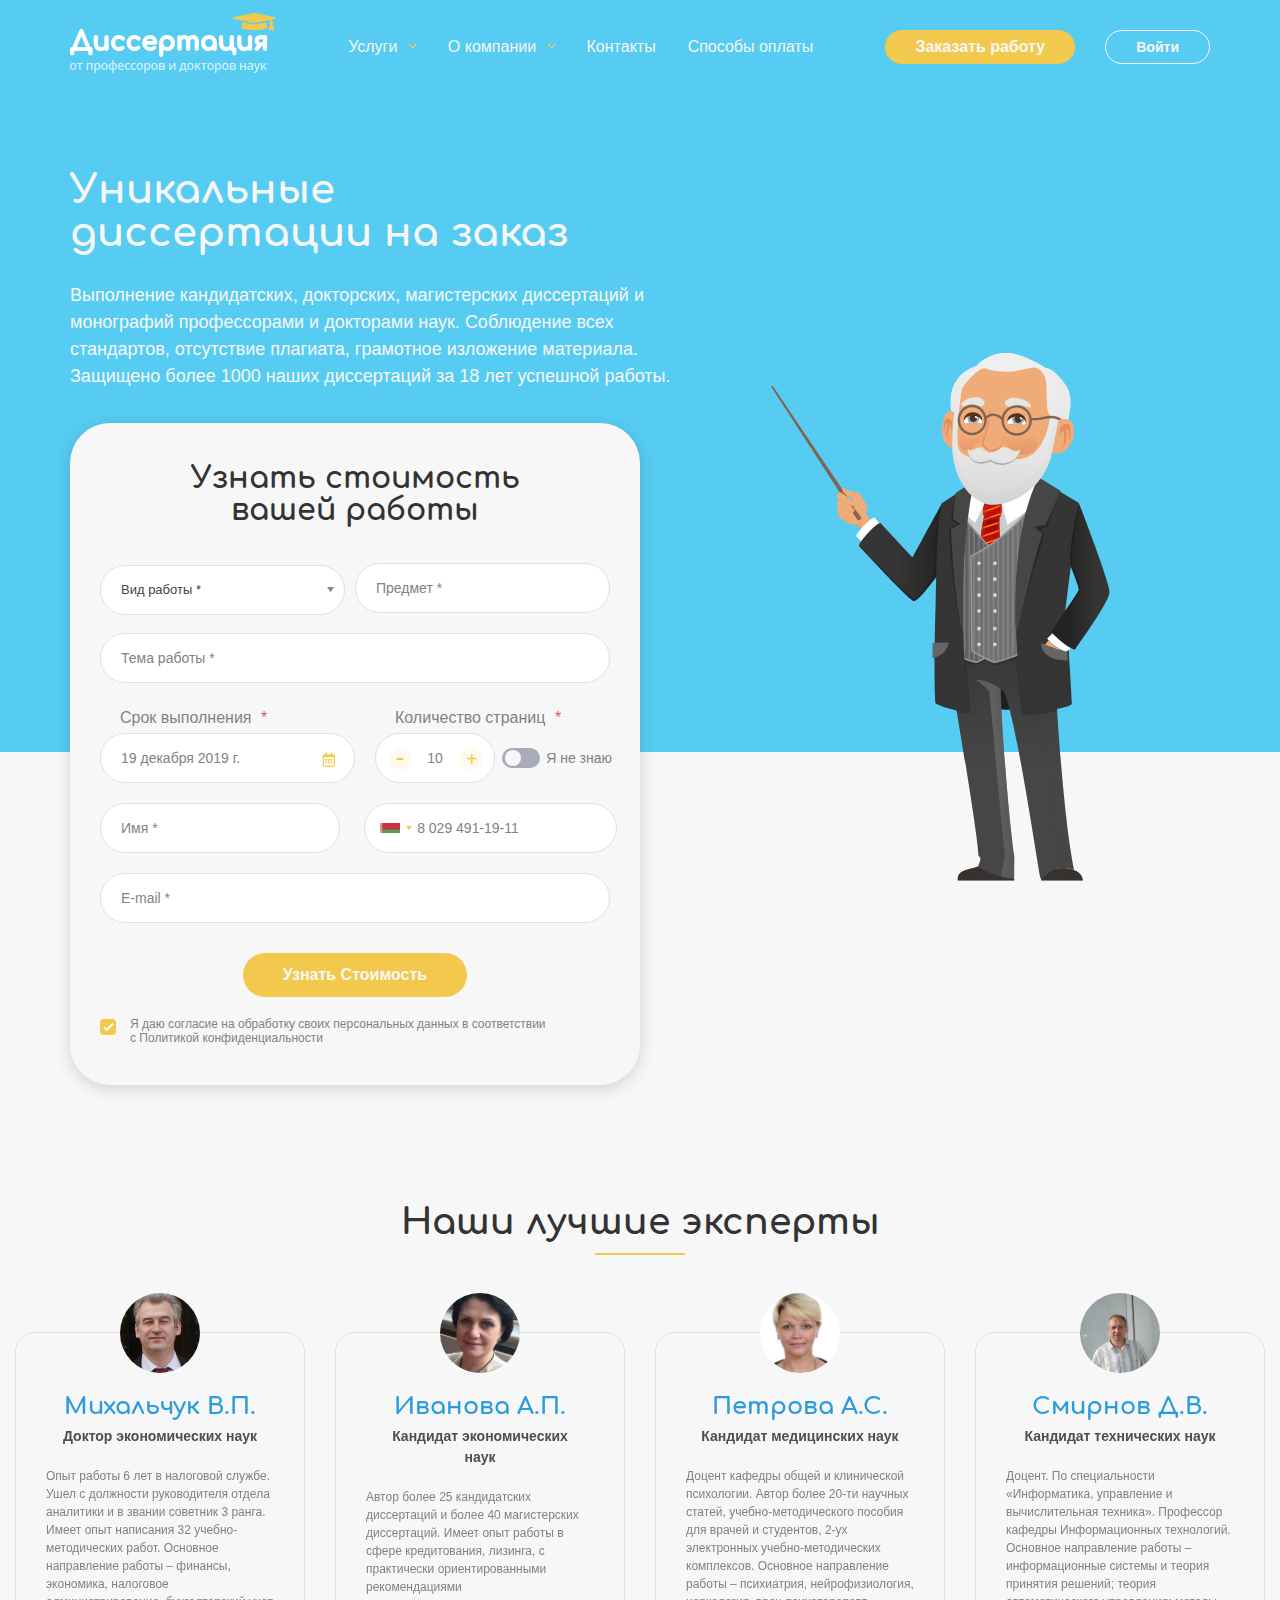
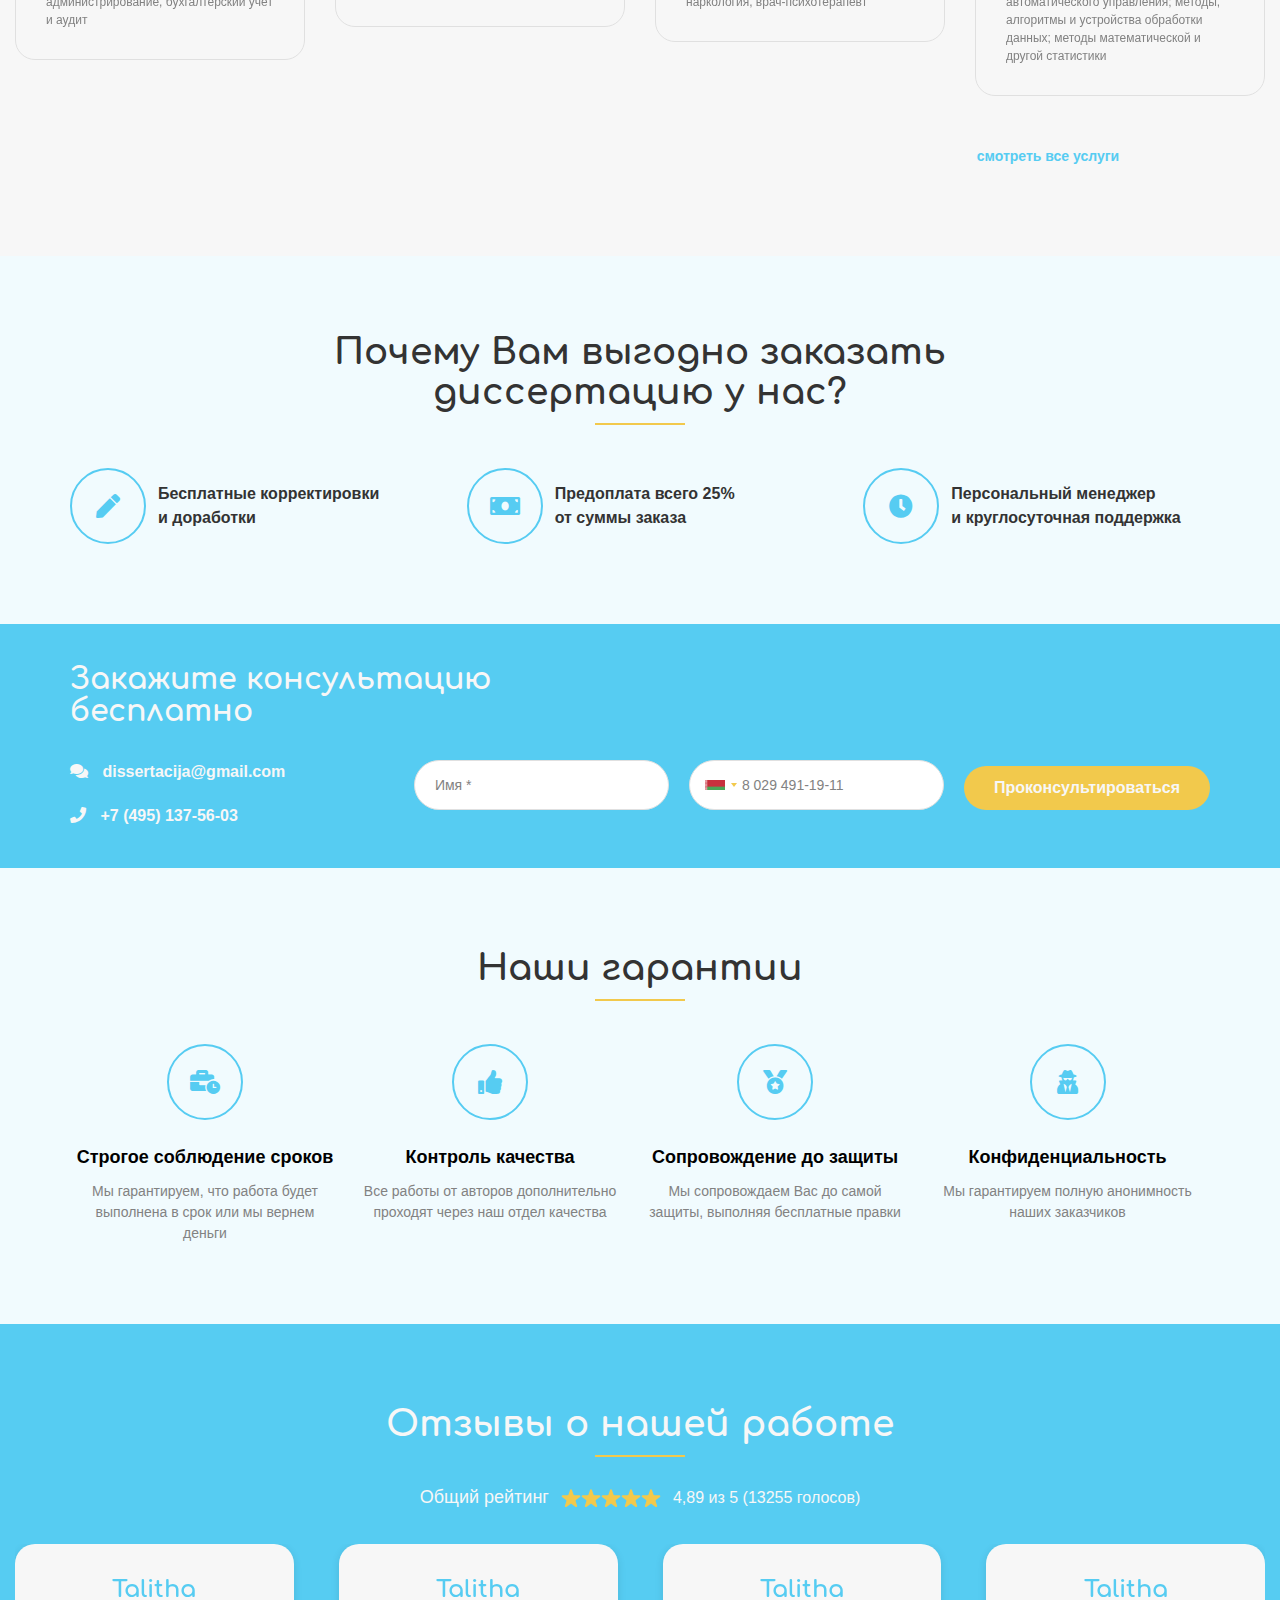
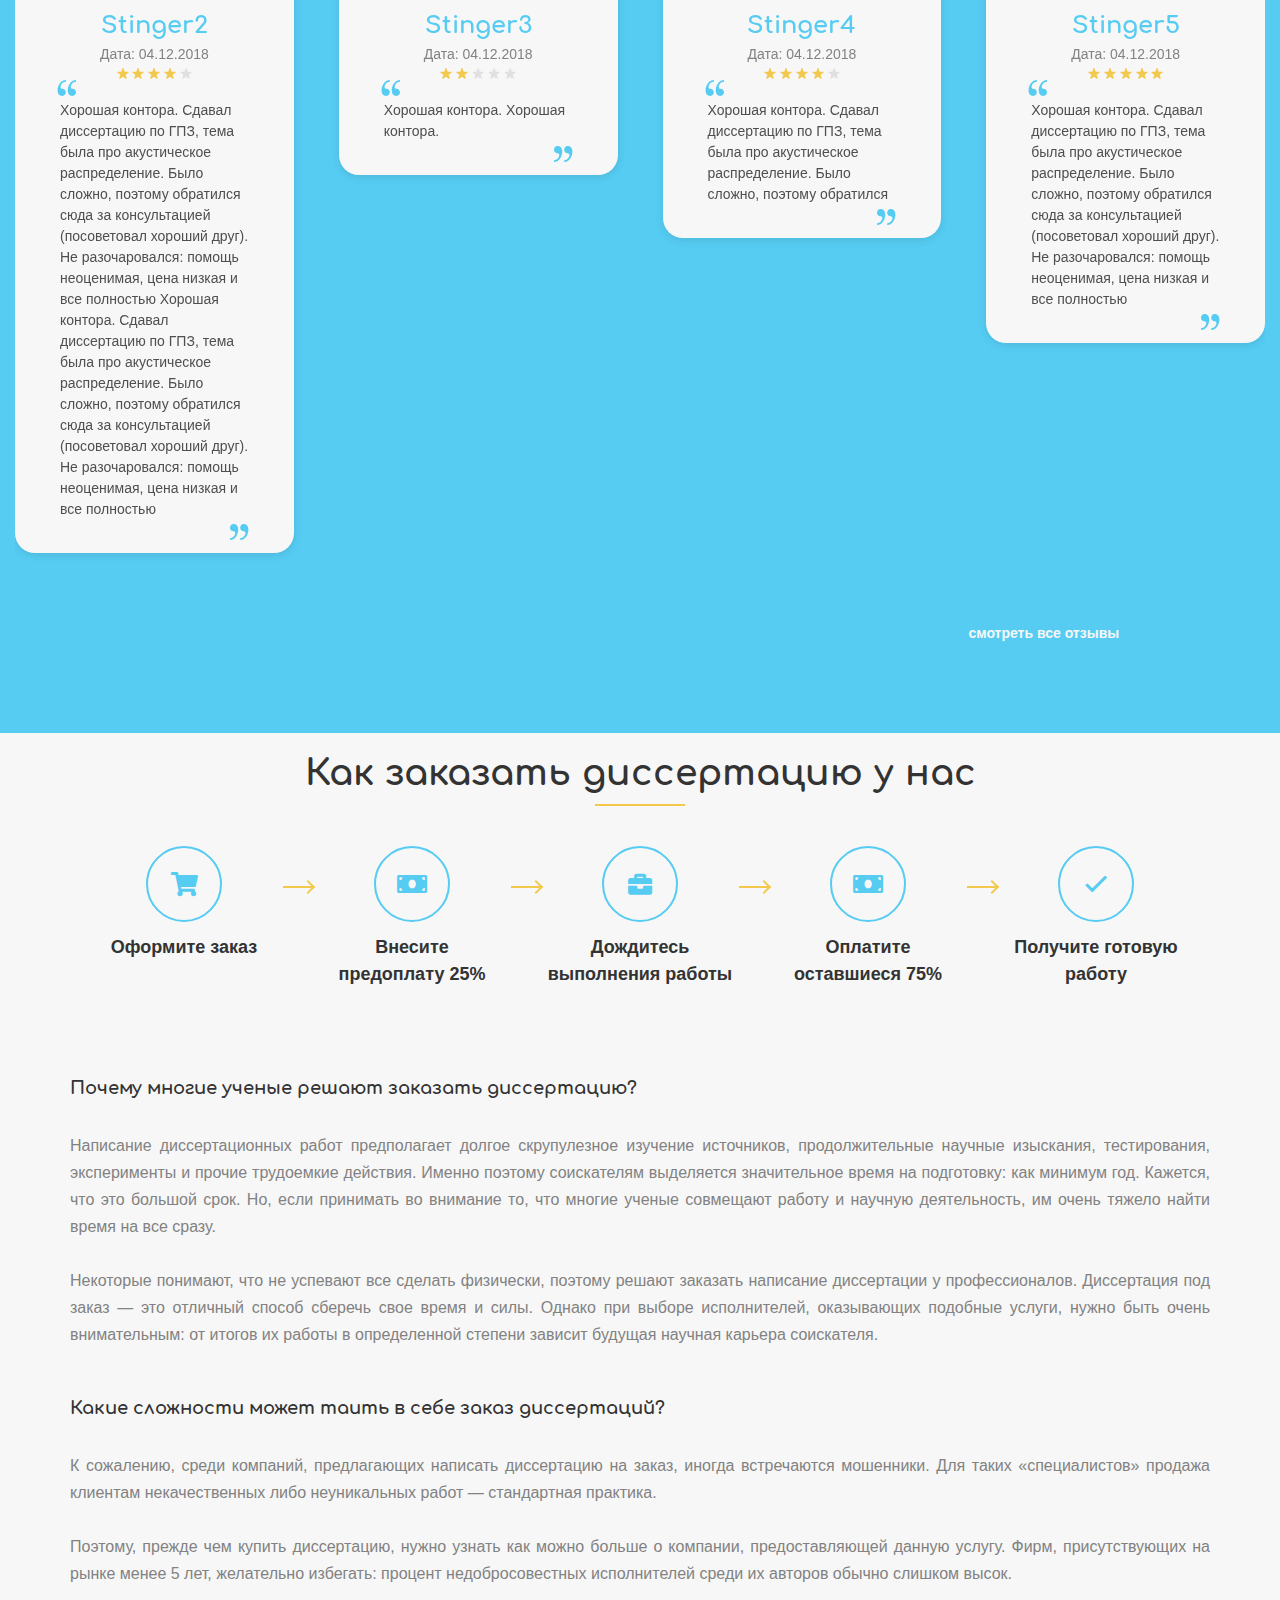
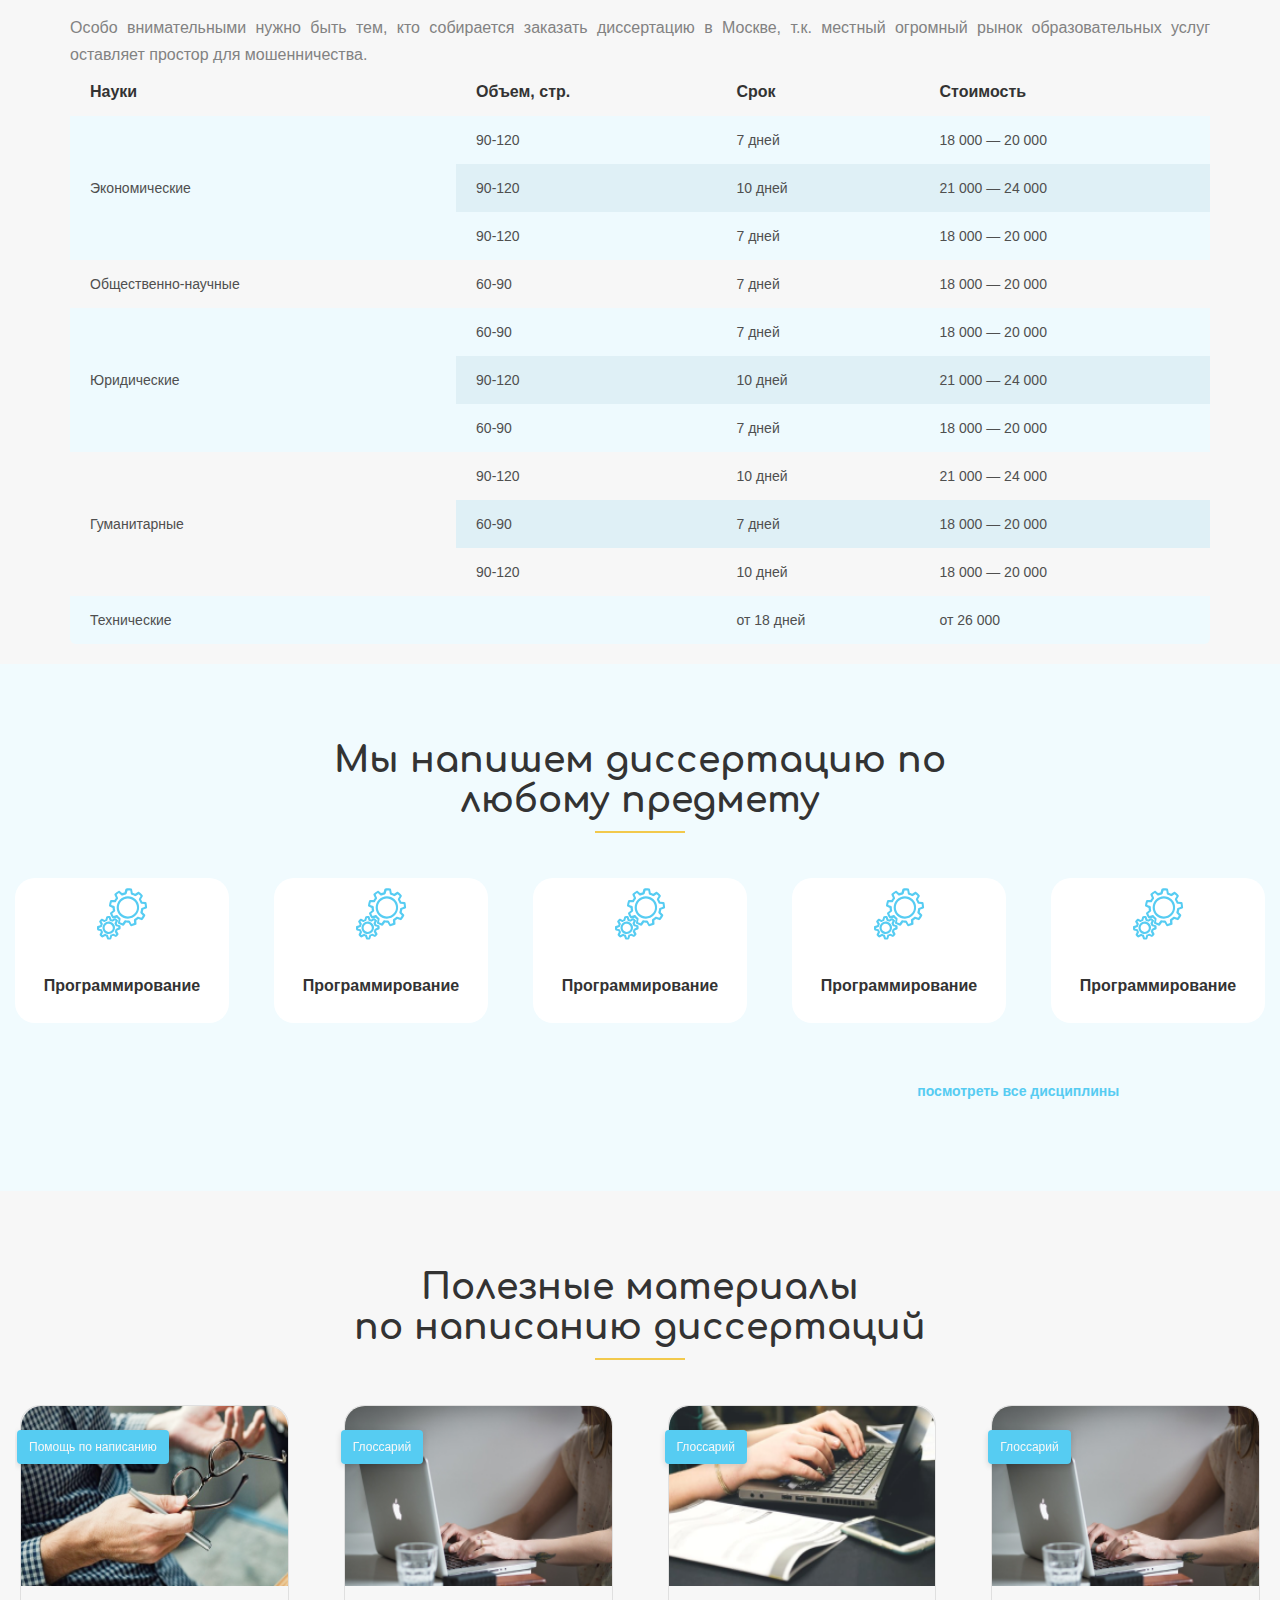
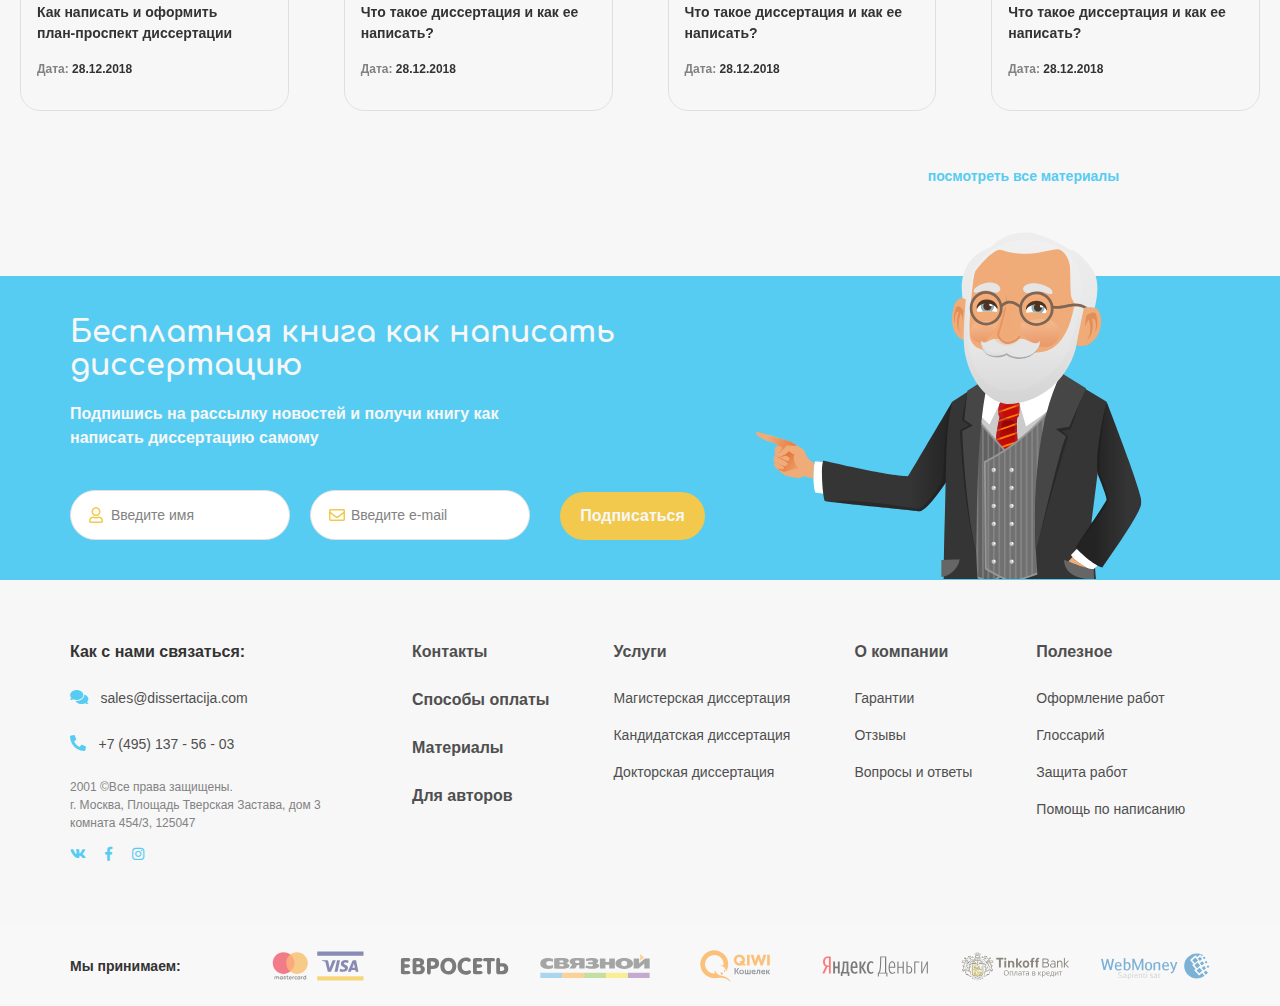
==== commit 8e84346a: "test" ====
--- a/index.html
+++ b/index.html
@@ -54,9 +54,9 @@
   <div class="wrapper wrap">
     <div class="header__wrap">
       <h1 class="header__title">Уникальные <br>диссертации на&nbsp;заказ</h1>
-      <div class="header__desc">Выполнение кандидатских, докторских, магистерских диссертаций и монографий профессорами и докторами наук. Соблюдение всех стандартов, отсутствие плагиата, грамотное изложение материала. Защищено более 1000 наших диссертаций за 18 лет успешной работы.</div>
-      <div class="header__desc header__desctab">Выполнение кандидатских, докторских, магистерских диссертаций и монографий профессорами и докторами наук. Соблюдение всех стандартов, отсутствие плагиата, грамотное изложение материала.</div>
-      <div class="header__desc header__descmobile">Выполнение кандидатских, докторских, магистерских диссертаций и монографий профессорами и докторами наук. </div>
+      <div class="header__desc">Выполнение кандидатских, докторских, магистерских диссертаций и монографий профессорами и докторами наук. Соблюдение всех стандартов, отсутствие плагиата, грамотное изложение материала. Защищено более <span class="countup3">1000</span> наших диссертаций за <span class="countup3">18</span> лет успешной работы.</div>
+      <div class="header__desc header__desctab">Выполнение кандидатских, докторских, магистерских диссертаций и монографий профессорами и докторами наук. Защищено более <span class="countup3">1000</span> наших диссертаций за <span class="countup3">18</span> лет успешной работы.</div>
+      <div class="header__desc header__descmobile">Выполнение кандидатских, докторских, магистерских диссертаций и монографий профессорами и докторами наук.Защищено более <span class="countup3">1000</span> наших диссертаций за <span class="countup3">18</span> лет успешной работы. </div>
       <div class="header__form">
         <form id="mainform" name="orderForm" class="headerform" action="#" method="post">
           <div class="header__form-title">Узнать стоимость вашей работы</div>
@@ -255,7 +255,7 @@
         </div>
         <div class="reason prepay">
           <i class="reason__ico fas fa-money-bill"></i>
-          <span class="reason__text">Предоплата всего 25% от&nbsp;суммы заказа</span>
+          <span class="reason__text">Предоплата всего <span class="countup2">25</span>% от&nbsp;суммы заказа</span>
         </div>
         <div class="reason personal">
           <i class="reason__ico fas fa-clock"></i>
@@ -329,7 +329,7 @@
       <h2 class="h2title reviews__title">Отзывы о нашей работе</h2>
       <div class="reviews__rating">
         Общий рейтинг <i class="star"></i> <span class="rating__mark">4,89 из 5
-          (13 255 голосов)</span>
+          (<span class="countup4">13255</span> голосов)</span>
       </div>
         <div id="reviews__list" class="owl-carousel owl-theme reviews__slider" data-slider="reviews">
           <div class="review">
@@ -506,7 +506,7 @@
         </div>
         <div class="step step_pre20">
           <i class="reason__ico warranty__ico step__ico fas fa-money-bill"></i>
-          <span class="warranty__text step__text">Внесите предоплату&nbsp;25%</span>
+          <span class="warranty__text step__text">Внесите предоплату&nbsp;<span class="countup">25</span>%</span>
         </div>
         <div class="step step_wait">
           <i class="reason__ico warranty__ico step__ico fas fa-briefcase"></i>
@@ -514,7 +514,7 @@
         </div>
         <div class="step step_pre80">
           <i class="reason__ico warranty__ico step__ico fas fa-money-bill"></i>
-          <span class="warranty__text step__text">Оплатите оставшиеся&nbsp;75%</span>
+          <span class="warranty__text step__text">Оплатите оставшиеся&nbsp;<span class="countup">75</span>%</span>
         </div>
         <div class="step step_finish">
           <i class="reason__ico warranty__ico step__ico far fa-check"></i>
@@ -940,7 +940,9 @@
               <div class="wrap__flex_sb">
                 <div class="mainform__temsFixed">
                   <label for="datepicker">Срок выполнения<span class="required-mark">*</span></label>
-                  <input type="date" autocomplete="off">
+                  <input id="datepicker" maxlength="10" type="text" class="input__text input__gray input__hover input_datepick-Form" placeholder="19 декабря 2019 г." required="" autocomplete="off">
+                  
+                  <input type="date" autocomplete="off" class="input__text input__gray input__hover input_date-Form">
                 </div>
                 <div class="mainform__reletive">
                   <label for="mainform__numberPage">Количество страниц<span class="required-mark">*</span></label>
@@ -965,7 +967,7 @@
               </div>
               <div class="mainform__reletive">
                 <label for="story">Пояснение к заказу</label> 
-                <textarea id="story" name="story" rows="5" cols="33">Предмет *</textarea>
+                <textarea id="story" name="story" rows="5" cols="33" placeholder="Предмет *"></textarea>
               </div>
             </div>
           </fieldset>
@@ -1001,6 +1003,7 @@
 
   <script src="custom.a62a38dd.js"></script>
   <script src="chosen.jquery.e092beb9.js"></script>
+  <script src="jquery.spincrement.6e9fcb39.js"></script>
 
 
 
--- a/custom.59417457.css
+++ b/custom.59417457.css
@@ -1,4 +1,4 @@
-﻿/**
+/**
  * Owl Carousel v2.3.4
  * Copyright 2013-2018 David Deutsch
  * Licensed under: SEE LICENSE IN https://github.com/OwlCarousel2/OwlCarousel2/blob/master/LICENSE
@@ -1432,7 +1432,6 @@
 .iti-flag.np {
   background-color: transparent; }
 .ui-datepicker {
-	background-color: #f7f7f7;
 	background-color: var(--white);
 	box-shadow: 0px 6px 30px rgba(0, 0, 0, .15);
 	border-radius: 20px;
@@ -1444,7 +1443,6 @@
 		font-size: 1rem;
 		line-height: normal;
 		text-align: center;
-		color: #333;
 		color: var(--title-gray);
 		line-height: 2rem;
 	}
@@ -1455,12 +1453,13 @@
 
 	.ui-datepicker-prev {
 		position: absolute;
-		top: 10px;
-		left: 20px;
+		top: 0px;
+		left: 15px;
 		background-image: url("/datepick-left.2e560f66.svg");
 		background-repeat: no-repeat;
-		width: 6px;
-    height: 20px;
+		background-position: center;
+		width: 35px;
+		height: 30px;
 		cursor: pointer;
 	}
 
@@ -1470,12 +1469,13 @@
 
 	.ui-datepicker-next {
 		position: absolute;
-		top: 10px;
-		right: 20px;
+		top: 0px;
+		right: 11px;
 		background-image: url("/datepick-right.edfabd00.svg");
 		background-repeat: no-repeat;
-		width: 6px;
-		height: 20px;
+		width: 35px;
+		height: 30px;
+		background-position: center;
 		cursor: pointer;
 	}
 
@@ -1489,7 +1489,6 @@
 	}
 
 	.ui-datepicker-calendar thead {
-    	color: #56ccf2;
     	color: var(--blue-bg);
 		}
 
@@ -1500,7 +1499,6 @@
 	}
 
 	.ui-datepicker span.ui-state-default {
-		color: #bdbdbd;
 		color: var(--calendar-gray);
 	}
 
@@ -1510,7 +1508,6 @@
 	}
 
 	.ui-datepicker td:hover {
-			background: #f2c94c;
 			background: var(--yellow);
 			border-radius: 20px;
 		}
@@ -3277,8 +3274,15 @@
 .headerform__selectwork {
     margin-right: 20px;
     width: 255px;
-    height: 50px;
-}
+    height: 50px
+}
+
+@media (max-width: 768px) {
+
+.headerform__selectwork {
+        width: 300px
+}
+    }
 
 .headerform__theme {
     width: 100%;
@@ -10172,6 +10176,7 @@
     background: #f1fbfe;
     background: var(--light-blue-bg);
     margin-top: -74px;
+    height: 100vh;
 }
 
 input::-webkit-calendar-picker-indicator {
@@ -13061,8 +13066,8 @@
 
 .project {
         width: 100%;
-	overflow-x: hidden;
-        padding: 20px 5px 0px
+        padding: 20px 5px 0px;
+        overflow-x: hidden
 }
     }
 
@@ -13271,8 +13276,16 @@
             color: #f2c94c;
             color: var(--yellow);
             cursor: pointer;
-            border: none;
-        }
+            border: none
+        }
+
+@media (max-width: 768px) {
+
+
+        .project .mainform__btn {
+                display: none
+        }
+            }
 
 .project .mainform__btn-minus {
                 top: 45px;
@@ -13459,4 +13472,23 @@
     -webkit-transform: translateY(0%);
             transform: translateY(0%); 
     opacity: 1;
-}+}
+
+@media (max-width: 768px) {
+
+.input_datepick-Form {
+        display: none
+}
+    }
+
+.input_date-Form {
+    display: none
+}
+
+@media (max-width: 768px) {
+
+.input_date-Form {
+        display: block;
+        width: 100%
+}
+    }